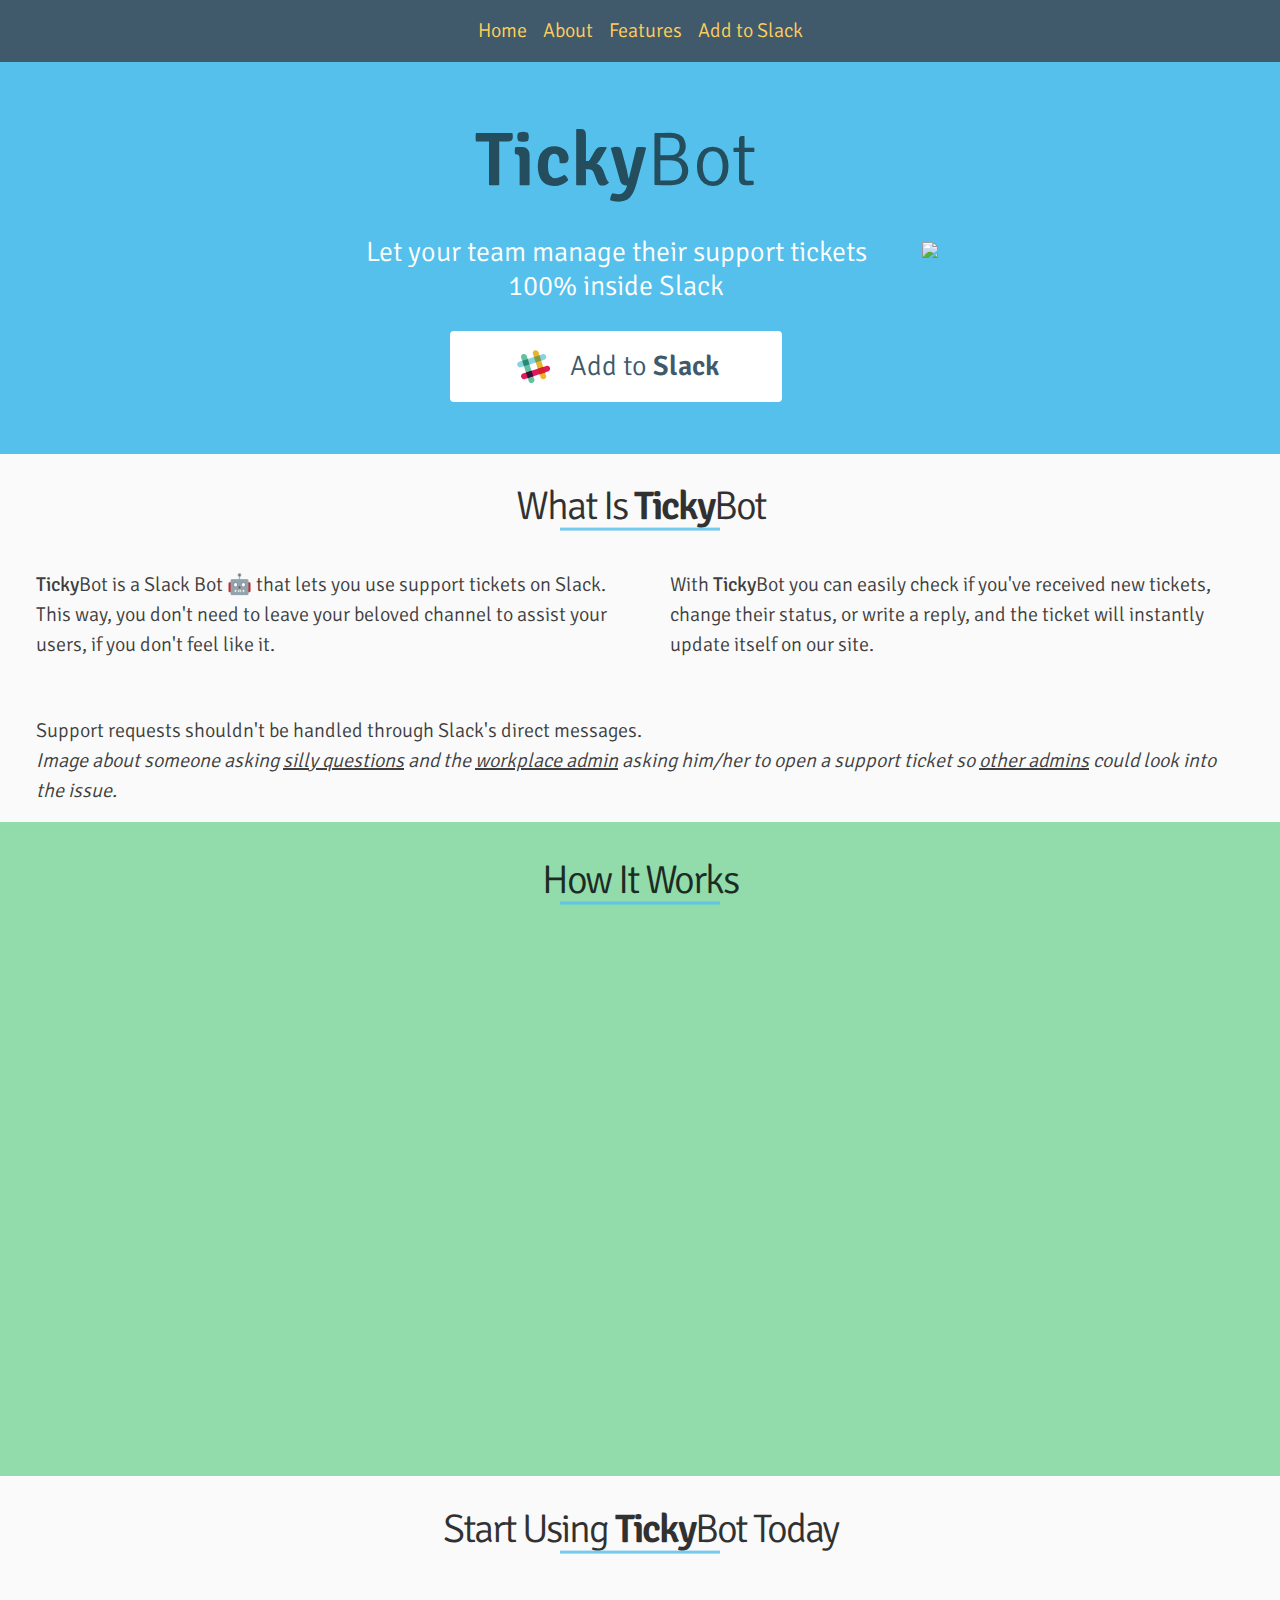
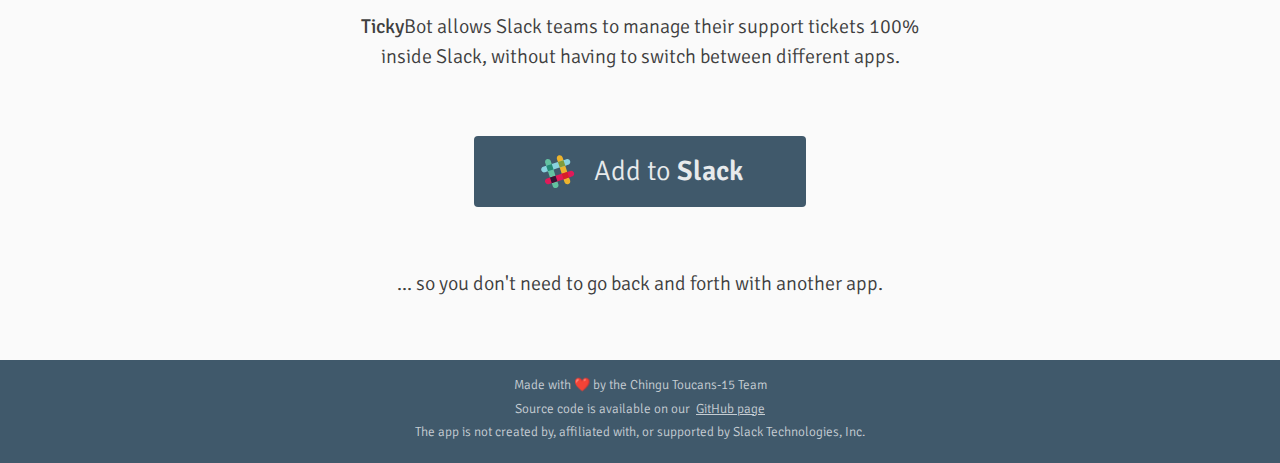
==== index.html @ 9e505924 "How it Works animations added! Favicon! Accidentally already loaded the favicon images into the repo" ====
<!DOCTYPE html>
<html>
<head>
	<meta charset="utf-8">
  <meta name="viewport" content="width=device-width, initial-scale=1">
	<title>TickyBot - Your Support Ticket Slack Bot</title>
	<link rel="stylesheet" type="text/css" href="styles.css">
	<link href="https://fonts.googleapis.com/css?family=Signika:300,400,600,700&amp;subset=latin-ext" rel="stylesheet">
	<link rel="apple-touch-icon" sizes="180x180" href="favicons/apple-touch-icon.png">
	<link rel="icon" type="image/png" sizes="32x32" href="favicons/favicon-32x32.png">
	<link rel="icon" type="image/png" sizes="16x16" href="favicons/favicon-16x16.png">
	<link rel="manifest" href="favicons/manifest.json">
	<link rel="mask-icon" href="favicons/safari-pinned-tab.svg" color="#ffd05a">
	<meta name="theme-color" content="#ffffff">
</head>
<body>

<div class="container">

<header>
	<nav>
		<div class="nav-header">
			<a data-scroll href="#home">Home</a>
			<a data-scroll href="#about">About</a>
			<a data-scroll href="#features">Features</a>
			<a href="#" id="small-screen-nav-wrap">Add to Slack</a>
		</div>
	</nav>
</header>


<div class="home" id="home">
	<div id="hero-div">
		<div id="hero-description">
			<h1 id="hero-description-tickybot" class="animate fadeInDown one"><span class="ticky">Ticky</span>Bot</h1>
			<p id="hero-description-content" class="animate fadeInDown two">Let your team manage their support tickets 100% inside Slack</p>

			<a href="#" class="btn1 white-btn animate fadeInDown three">
				<img src= "[data-uri]" class="start-using-img" width="40" height="39">
					<span class="ab ab-white">
						Add to
						<strong class="strong">
						Slack
					</strong>
						</span>

					 </a>

		</div>


		<div id="img-div">
			<img id="robot-img" src="img/robot-ph.png" class="animate fadeInDownImages four">
		</div>
	</div>
</div>



<!-- end of first-section-->



<div class="what-is-container" id="about">
	<h1 class="what-is-title section-title animate fadeInDown five">What Is <span class="ticky">Ticky</span>Bot</h1>

<div class="flex-1">
	<p class="what-is-p1"><strong>Ticky</strong>Bot is a Slack Bot 🤖 that lets you use support tickets on Slack. This way, you don't need to leave your beloved channel to assist your users, if you don't feel like it.</p>
</div>

<div class="flex-1">
	<p class="what-is-p2">With <strong>Ticky</strong>Bot you can easily check if you've received new tickets, change their status, or write a reply, and the ticket will instantly update itself on our site.</p>
</div>


	<p class="what-is-p3">Support requests shouldn't be handled through Slack's direct messages.<br>
	<i>Image about someone asking <a href="img/silly-questions.jpg" target="_blank">silly questions</a> and the <a href="img/workplace-admin.jpg" target="_blank">workplace admin</a> asking him/her to open a support ticket so <a href="img/other-admins.jpg" target="_blank">other admins</a> could look into the issue.</i></p>


</div><!-- end of first-section-->





<div id="features" class="how-it-works-container">
	<h1 class="how-it-works-title section-title">How It Works</h1>


	<div class=how-it-works-body-container>
			<div class="how-it-works-body hidden one">
				<img class="how-image" src="img/document.svg" alt="img">
				<div class="how-it-works-text-container">
					<p class="how-it-works-text">You can add <span class="ticky">Ticky</span>Bot to your Slack workplace by scrolling down or  <a data-scroll href="#start-using">clicking here</a></p>
				</div>
			</div>
			<div class="how-it-works-body hidden twoHiW">
				<img class="how-image" src="img/chatbubblesvg.svg" alt="img">
				<div class="how-it-works-text-container">
					<p class="how-it-works-text">Your users can open a ticket by typing <span class="codeblock">/ticket</span> and their message into the chat field</p>
				</div>
			</div>
			<div class="how-it-works-body third-body hidden two">
				<img class="how-image" src="img/checklist.svg" alt="img">
				<div class="how-it-works-text-container">
					<p class="how-it-works-text">Once you or another admin solved their problems you can type <span class="codeblock">/ticket close #id</span> to close the ticket</p>
				</div>
			</div>
	</div>

</div>

<!-- end of how-it-works-section-->






<div class="start-using-container" id="start-using">
	<h1 class="start-using-title section-title">Start Using <span class="ticky">Ticky</span>Bot Today</h1>

	<div class="flex1">
	<p class="start-using-p1"><strong>Ticky</strong>Bot allows Slack teams to manage their support tickets 100% inside Slack, without having to switch between different apps.</p>
	</div>

	<div class="flex1">
	<a href="#" class="btn1">
    <img src= "[data-uri]" class="start-using-img" width="40" height="39">
      <span class="ab">
        Add to
       	<strong class="strong">
        Slack
    	</strong>
        </span>

       </a>
	</div>

	<div class="flex1">
		<p class="start-using-p2">... so you don't need to go back and forth with another app.</p>
	</div>
</div><!-- end of start-using-section-->

<div>
<footer>
	<p class="footer-p1">Made with ❤️ by the Chingu Toucans-15 Team</p>
	<p class="footer-p2">Source code is available on our &nbsp;<a href="https://github.com/chingu-voyage3/toucans-15" target="_blank">GitHub page</a></p>

	<p class="footer-p3">The app is not created by, affiliated with, or supported by Slack Technologies, Inc.
	</p>
</footer>
</div><!-- end of footer-section-->

<!-- back to top button -->

	<?xml version="1.0" encoding="utf-8"?>
	<!-- Generator: Adobe Illustrator 22.0.1, SVG Export Plug-In . SVG Version: 6.00 Build 0)  -->
	<svg version="1.1" id="Layer_1" xmlns="http://www.w3.org/2000/svg" xmlns:xlink="http://www.w3.org/1999/xlink" x="0px" y="0px"
		 viewBox="0 0 50 50" style="enable-background:new 0 0 50 50;" xml:space="preserve" class="back-to-top-btn" onclick="topFunction()">
	<style type="text/css">
		.st0{fill:#40596B;}
		.st1{fill:none;stroke:#40596B;stroke-miterlimit:10;}
		.st2{fill:none;}
		.st3{font-family:'Signika';}
		.st4{font-size:22.5px;}
	</style>
	<g>
		<path class="st0" d="M17.9,20.1v7.1c0,1.8,1.4,3.2,3.2,3.2h7.9c1.8,0,3.2-1.4,3.2-3.2v-7.1H17.9z"/>
		<g>
			<path class="st0" d="M34.7,20.1c1.1,0,1.5-0.7,0.9-1.7L26.1,4.5c-0.6-0.9-1.6-0.9-2.2,0l-9.4,13.9c-0.6,0.9-0.2,1.7,0.9,1.7h0.6
				c1.1,0,2.9,0,4,0h10.3c1.1,0,2.9,0,4,0H34.7z"/>
			<path class="st1" d="M34.7,20.1c1.1,0,1.5-0.7,0.9-1.7L26.1,4.5c-0.6-0.9-1.6-0.9-2.2,0l-9.4,13.9c-0.6,0.9-0.2,1.7,0.9,1.7h0.6
				c1.1,0,2.9,0,4,0h10.3c1.1,0,2.9,0,4,0H34.7z"/>
		</g>
	</g>
	<rect x="5.3" y="32.5" class="st2" width="39.4" height="17.5"/>
	<text transform="matrix(1 0 0 1 7.1753 50.5)" class="st0 st3 st4">TOP</text>
</svg>


</div><!--end of container-->

<script src="https://code.jquery.com/jquery-3.2.1.min.js" integrity="sha256-hwg4gsxgFZhOsEEamdOYGBf13FyQuiTwlAQgxVSNgt4=" crossorigin="anonymous"></script>
<script type="text/javascript" src="smooth-scroll.polyfills.min.js"></script>
<script type="text/javascript">
	var scroll = new SmoothScroll('a[data-scroll]');
</script>
<script type="text/javascript" src="script.js"></script>

</body>
</html>
---- styles.css ----
/*//////////////////////////////////////Global Styles///////////////////////////////////////*/

body, html {
    width: 100%;
    /*height: 100%;*/  /*TURN IT OFF SO THAT I CAN DETECT SCROLL AMOUNT -- DOESN'T SEEM TO IMPACT ANYTHING ELSE?*/
    margin: 0px;
    padding: 0px;
    overflow-x: hidden;
}

.section-title {
  text-align: center;
  opacity: 0.80;
}

.section-title:after {
  content: "";
  display: block;
  height: 3px;
  position: relative;
  width: 160px;
  background-color: #55c0ec;
  margin: 5px auto;
  bottom: 0px;
  -webkit-transform: translateY(-280%);
          transform: translateY(-280%);

}


a { color: inherit; }

p{
  color:#3f3f3f;

}



/*//////////////////////////////////////Global Styles///////////////////////////////////////*/




/*//////////////////////////////////////Header///////////////////////////////////////////////*/

.nav-header {
  background-color: #40596b;
  width: 100%;
  padding: 1.15rem 0;
  text-align: center;
}

.nav-header a:link,
.nav-header a:visited {
  text-decoration: none;
  color: #ffd05a;
  font-family: 'Signika', sans-serif;
  font-size: 1.25rem;
  font-weight: 300;
  display: inline-block;
  -webkit-transition: color .3s;
  transition: color .3s;
  margin-right: 0.75rem;
}

.nav-header a:hover,
.nav-header a:active {
  color: #fff;
}

.nav-header a:last-child {
  margin-right: 0;
}

/*//////////////////////////////////////Hero///////////////////////////////////////*/
.home{
  /*height: 495px;*/
  background-color: #55c0ec;
  display: -webkit-box;
  display: -ms-flexbox;
  display: flex;
  -webkit-box-pack: center;
      -ms-flex-pack: center;
          justify-content: center;
  -webkit-box-align: center;
      -ms-flex-align: center;
          align-items: center;
}

#hero-div{
  /*height: 432px;*/
  -ms-flex-preferred-size: 1200px;
      flex-basis: 1200px;
  display: -webkit-box;
  display: -ms-flexbox;
  display: flex;
  -webkit-box-pack: center;
      -ms-flex-pack: center;
          justify-content: center;
  -webkit-box-align: center;
      -ms-flex-align: center;
          align-items: center;
  padding: 2.25rem 0;
}

#hero-description{
  display: -webkit-box;
  display: -ms-flexbox;
  display: flex;
  /*height: 280px;*/
  -ms-flex-preferred-size: 548px;
      flex-basis: 548px;
  display: flex;
  -webkit-box-orient: vertical;
  -webkit-box-direction: normal;
      -ms-flex-direction: column;
          flex-direction: column;
  margin: 1rem;
  font-family: "Signika", sans-serif;
  -webkit-box-pack: center;
      -ms-flex-pack: center;
          justify-content: center;
  -webkit-box-align: center;
      -ms-flex-align: center;
          align-items: center;
}

#hero-description-tickybot{
  font-size: 4.75rem;
  font-weight: 300;
  margin: 0px;
  color: #244D5E;

}

#hero-description-content{
  color: white;
  font-size: 1.75rem;
  font-weight: 300;
  text-align: center;
}

/*#hero-description-slack{
  background-color: blue;
}*/

#img-div{
  display: -webkit-box;
  display: -ms-flexbox;
  display: flex;
  /*height: 400px;*/
  -ms-flex-preferred-size: auto;
      flex-basis: auto;
  margin: 1rem 1rem 2rem;
  -webkit-box-pack: center;
      -ms-flex-pack: center;
          justify-content: center;
}
/*//////////////////////////////////////End of Hero///////////////////////////////////////*/


/*//////////////////////////////////////What is TickyBot///////////////////////////////////////*/
.what-is-container{
	display: grid;
	font-family: "Signika", sans-serif;
	padding: 0 1rem;
	background-color: #fafafa;
  width: auto;
  font-size: 1.25rem;
	margin: 0 auto;
	grid-column-gap:20px;

	grid-auto-columns: 1fr 1fr;
	grid-auto-rows: auto;
	grid-template-areas:"title title"
						 "p1 p2"
						 "three three"
}

.what-is-title{
	font-weight: 300;
	letter-spacing: -.125rem;
	line-height: 1.25;
	grid-area: title;
}

.test{

}
.ticky{
	font-weight: 600;

}

.what-is-p1{
	grid-area:p1;
	font-weight: 300;
	line-height: 1.5em;
	margin-left: 1em;
	margin-bottom: 1rem;
  margin-right: 1em;
	margin-top: 0;
}
.what-is-p2{

	grid-area:p2;
	font-weight: 300;
	line-height: 1.5em;
	margin-bottom: 1rem;
  margin-left: 1em;
  margin-right: 1em;
	margin-top: 0;

}
.what-is-p3{
	grid-area: three;
	font-weight: 300;
	margin-bottom: 1rem;
	margin-left: 1em;
	margin-top: 2em;
	margin-right: 1em;
	line-height: 1.5em;

}

/*//////////////////////////////////////What is TickyBot///////////////////////////////////////*/
/*//////////////////////////////////////How It Works (beginning)///////////////////////////////////////*/

.how-it-works-container{
  background-color: #92DCAB;
  font-family: "Signika";
  font-size: 1.25rem;
  padding-top: 6px;
  padding-bottom: 1rem;
  /*display: grid;
  grid-auto-columns: auto;
  grid-auto-rows: auto;
  grid-template-areas: "title"
                       "body";*/
}

.how-it-works-title{
  /*grid-area: title;*/
  font-weight: 300;
  letter-spacing: -.125rem;
  line-height: 1.25;
}

.how-it-works-body-container{
  /*grid-area: body;*/
  display: -webkit-box;
  display: -ms-flexbox;
  display: flex;
  -webkit-box-pack: center;
      -ms-flex-pack: center;
          justify-content: center;
  -ms-flex-wrap: wrap;
      flex-wrap: wrap;
}

.how-it-works-body{
  display: -webkit-box;
  display: -ms-flexbox;
  display: flex;
  -webkit-box-orient: vertical;
  -webkit-box-direction: normal;
      -ms-flex-direction: column;
          flex-direction: column;
  background-color: #41596A;
  -ms-flex-preferred-size: 350px;
      flex-basis: 350px;
  height: 490px;
  margin: 15px;
  -webkit-box-pack: justify;
      -ms-flex-pack: justify;
          justify-content: space-between;
  -webkit-box-align: center;
      -ms-flex-align: center;
          align-items: center;
  border-radius: 5px 5px 0px 0px;
}

.how-image {
  width: 224px;
  height: 230px;
  margin: 40px;
  padding-top: 24px;
}

.how-it-works-text-container {
  background-color: white;
  width: 100%;
  margin: 0;
  padding: 0;
  /*height: 95px;*/
}

.how-it-works-text {
  font-weight: 300;
  line-height: 1.5em;
  text-align: center;
  padding-left: 1rem;
  padding-right: 1rem;
}

.codeblock {
  color: #DA1B40;
  background-color: #eee;
  font-family: "Courier New";
  font-size: 12pt;
  font-weight: 500;
}
/*//////////////////////////////////////How It Works (end)///////////////////////////////////////*/
/*//////////////////////////////////////Start Using TickyBot///////////////////////////////////////*/

.start-using-container{
  /*display: grid;*/
	font-family: "Signika", sans-serif;
	padding: 0 1rem;
  background-color: #fafafa;
  width: auto;
  font-size: 1.25rem;
	margin: 0 auto;
  border-top: white solid 1px;

}

.start-using-title{
	font-weight: 300;
	letter-spacing: -.125rem;
  margin-bottom: 50px;


}


.flex1{
	display: -webkit-box;
	display: -ms-flexbox;
	display: flex;
	-webkit-box-pack: center;
	    -ms-flex-pack: center;
	        justify-content: center;
}
.flex2{
	display: -webkit-box;
	display: -ms-flexbox;
	display: flex;
	-webkit-box-pack: center;
	    -ms-flex-pack: center;
	        justify-content: center;
}
.flex3{
	display: -webkit-box;
	display: -ms-flexbox;
	display: flex;
	-webkit-box-pack: center;
	    -ms-flex-pack: center;
	        justify-content: center;
}
.start-using-p1{
	/*display: flex;*/
	font-weight: 300;
	line-height: 1.5em;
	-webkit-box-pack: center;
	    -ms-flex-pack: center;
	        justify-content: center;
	text-align: center;
  max-width: 600px;
  -ms-flex-wrap: wrap;
      flex-wrap: wrap;
  margin-bottom: 1rem;
  margin-top: 0;
  /*margin: 190px;*/
  margin-bottom: 4rem;
  margin-top: 0;


}



/*Slack Button*/
.start-using-img{
    margin: 0 1rem 0 0;
    padding: 0;
    -webkit-transition: -webkit-transform .3s ease-in-out;
    transition: -webkit-transform .3s ease-in-out;
    transition: transform .3s ease-in-out;
    transition: transform .3s ease-in-out, -webkit-transform .3s ease-in-out;
    width: 2.5rem;
    background-color: rgba(white, .9);
    -webkit-transform: scale(.98);
            transform: scale(.98);

}


.btn1:hover img {
    -webkit-transform: scale(1.5) rotate(18deg);
            transform: scale(1.5) rotate(18deg);
}

.btn1{
  display: -webkit-box;
  display: -ms-flexbox;
  display: flex;
  background-color: #40596b;
  cursor: pointer;
  text-align: center;
  border: 0;
  border-radius: 4px;
  line-height: 1;
  -ms-flex-pack: center;
      justify-content: center;
  padding: 1rem;
  text-decoration: none;
  width: 100%;
  font-size: 1.75rem;
  max-width: 300px;
  -webkit-box-pack: center;
  -moz-box-pack: center;
  -ms-flex-align: center;
      align-items: center;
  -webkit-box-align: center;
  transition: background-color .3s ease-in-out,transform .3s ease-in-out,-webkit-transform .3s ease-in-out;
  width: 100%;

}

.white-btn {
  background-color: #fff;
}

.btn1:hover{
  background-color: rgba(0,0,0,.7);
  -webkit-transform: scale(.98);
          transform: scale(.98);
  color: hsla(0,0%,100%,.9);
}

.white-btn:hover {
  background-color: hsla(0, 0%, 100%, 0.9);
}


/*.ab-white .ac-white{
  color: #40596b;
  font-family: Signika,-apple-system,BlinkMacSystemFont,Segoe UI,Roboto,Helvetica,Arial,sans-serif;
  font-weight: 600;
}*/

/*.ac {
  font-weight:600;
}*/

.ab{
  font-weight: 300;
  color:#e7eaec;
  font-family: Signika,-apple-system,BlinkMacSystemFont,Segoe UI,Roboto,Helvetica,Arial,sans-serif;
}

.ab-white{
  /*font-weight: 300;*/
  color: #40596b;
}

.strong{
  font-weight:600;
}

/*Slack Button*/


.start-using-p2{
	display: -webkit-box;
	display: -ms-flexbox;
	display: flex;
	margin-top: 4rem;
	margin-bottom: 4rem;
	font-weight: 300;
  max-width: 600px;

}

/*//////////////////////////////////////Start Using TickyBot///////////////////////////////////////*/

/*//////////////////////////////////////Footer///////////////////////////////////////*/

footer{
  display:-webkit-box;
  display:-ms-flexbox;
  display:flex;
  -webkit-box-orient: vertical;
  -webkit-box-direction: normal;
      -ms-flex-direction: column;
          flex-direction: column;
  background-color: #40596b;
  padding-bottom: 1rem;
  padding-top: 1rem;


}

footer p{
  display: -webkit-box;
  display: -ms-flexbox;
  display: flex;
  margin-top: 0;
  margin-bottom: 1.25rem;
  color: hsla(0,0%,100%,.75);
  margin: 0 auto;
  font-family: 'Signika', sans-serif;
  font-size: 1.25rem;
  max-width: 1200px;
  width: 100%;

/*  box-sizing: inherit;*/
}

.footer-p1{

  font-size: 1rem;
  -webkit-box-pack: center;
      -ms-flex-pack: center;
          justify-content: center;
  color: #c6cdd3;
  margin-bottom: .25rem;
  font-size: .825rem;
  line-height: 1.5;
  font-weight: 300;
  -moz-osx-font-smoothing: grayscale;
  text-align: center;


}



.footer-p2{
   display: -webkit-box;
   display: -ms-flexbox;
   display: flex;
  -webkit-box-pack: center;
      -ms-flex-pack: center;
          justify-content: center;
  color: #c6cdd3;
  margin-bottom: .25rem;
  font-size: .825rem;
  line-height: 1.5;
  font-weight: 300;
  -moz-osx-font-smoothing: grayscale;
  text-align: center;
}


.footer-p3{
  display: -webkit-box;
  display: -ms-flexbox;
  display: flex;
  -webkit-box-pack: center;
      -ms-flex-pack: center;
          justify-content: center;
  font-size: .825rem;
  margin-bottom: .25rem;
  color: #c6cdd3;
  line-height: 1.5;
  font-weight: 300;
  -moz-osx-font-smoothing: grayscale;
  text-align: center;
}

/*//////////////////////////////////////Footer///////////////////////////////////////*/




/*//////////////////////////////////////Back to Top Button///////////////////////////////////////*/

/*Using visibility + opacity in transition keeps the animation smooth and keeps the button from
being operable when it's not visible*/

.back-to-top-btn {
  width: 45px;
  height: 45px;
  font-family: 'Signika', sans-serif;
  background-color: #ffd05a;
  border-radius: 4px;
  position: fixed;
  bottom: 1rem;
  right: 1rem;
  -webkit-box-shadow: 1px 1px 2px rgba(0, 0, 0, 0.25);
          box-shadow: 1px 1px 2px rgba(0, 0, 0, 0.25);
  padding: 5px;
  -webkit-box-sizing: border-box;
          box-sizing: border-box;
  z-index: 99;
  opacity: 0;
  visibility: hidden;
  -webkit-transition: background-color .3s, visibility 1.5s, opacity 1.5s;
  transition: background-color .3s, visibility 1.5s, opacity 1.5s;
}

.back-to-top-btn:hover {
  background-color: #ffc638;
  cursor: pointer;
}

.back-to-top-btn-show {
  opacity: 1;
  visibility: visible;
}


/*//////////////////////Animations on Page Load & How it Works Animations/////////////////////////////////////////////*/

/*Trigger for animation*/
.animate {
  -webkit-animation-duration: 1.25s;
          animation-duration: 1.25s;
  -webkit-animation-fill-mode: both;
          animation-fill-mode: both;
}

.animateHiW {
  -webkit-animation-duration: 0.6s;
          animation-duration: 0.6s;
  -webkit-animation-fill-mode: both;
          animation-fill-mode: both;
}

/*Fade in down animation*/
.fadeInDown {
  -webkit-animation-name: fadeInDown;
          animation-name: fadeInDown;
}

.fadeInDownImages {
  -webkit-animation-name: fadeInDownImages;
          animation-name: fadeInDownImages;
}

@-webkit-keyframes fadeInDown {
  from {
    opacity: 0;
    -webkit-transform: translate3d(0, -15%, 0);
            transform: translate3d(0, -15%, 0);
  }
  to {
    opacity: 1;
    -webkit-transform: none;
            transform: none;
  }
}

@keyframes fadeInDown {
  from {
    opacity: 0;
    -webkit-transform: translate3d(0, -15%, 0);
            transform: translate3d(0, -15%, 0);
  }
  to {
    opacity: 1;
    -webkit-transform: none;
            transform: none;
  }
}

@-webkit-keyframes fadeInDownImages {
  from {
    opacity: 0;
    -webkit-transform: translate3d(0, -5%, 0);
            transform: translate3d(0, -5%, 0);
  }
  to {
    opacity: 1;
    -webkit-transform: none;
            transform: none;
  }
}

@keyframes fadeInDownImages {
  from {
    opacity: 0;
    -webkit-transform: translate3d(0, -5%, 0);
            transform: translate3d(0, -5%, 0);
  }
  to {
    opacity: 1;
    -webkit-transform: none;
            transform: none;
  }
}

/*Specify delay so that elements appear one after the other*/

.one {
  -webkit-animation-delay: 0.2s;
          animation-delay: 0.2s;
}

.two {
  -webkit-animation-delay: 0.6s;
          animation-delay: 0.6s;
}

.three {
  -webkit-animation-delay: 1s;
          animation-delay: 1s;
}

.four {
  -webkit-animation-delay: 1.4s;
          animation-delay: 1.4s;
}

.five {
  -webkit-animation-delay: 1.8s;
          animation-delay: 1.8s;
}

.twoHiW {
  -webkit-animation-delay: 0.4s;
          animation-delay: 0.4s;
}

/*Hide How it Works Cards until scrolled*/

.hidden {
  opacity: 0;
}

/*//////////////////////////////////////Media Queries///////////////////////////////////////*/




/* for desktop */
@media only screen and (max-width: 1156px){
  .how-it-works-body-container {
    margin-left: 1rem;
    margin-right: 1rem;
  }
  .how-it-works-body {
    -webkit-box-flex: 1;
        -ms-flex: 1 0 calc(33.33333% - 2rem);
            flex: 1 0 calc(33.33333% - 2rem);
    margin-left: 1rem;
    margin-right: 1rem;
    margin-bottom: 3rem;
  }
}

/* for tablet-portrait */
@media only screen and (max-width: 840px){

.home{
  /*height: 1000px;*/
  background-color: #55c0ec;
  display: -webkit-box;
  display: -ms-flexbox;
  display: flex;
  -webkit-box-pack: center;
      -ms-flex-pack: center;
          justify-content: center;
  -webkit-box-align: center;
      -ms-flex-align: center;
          align-items: center;
}

#hero-div{
  /*height: 950px;*/
 /* flex-basis: 1200px;*/
  display: -webkit-box;
  display: -ms-flexbox;
  display: flex;
  -webkit-box-pack: center;
      -ms-flex-pack: center;
          justify-content: center;
  -webkit-box-align: center;
      -ms-flex-align: center;
          align-items: center;
}

#hero-description{
  display: -webkit-box;
  display: -ms-flexbox;
  display: flex;
  /*height: 280px;*/
  -ms-flex-preferred-size: 548px;
      flex-basis: 548px;
  display: flex;
  -webkit-box-orient: vertical;
  -webkit-box-direction: normal;
      -ms-flex-direction: column;
          flex-direction: column;
  margin: 1rem;
  font-family: "Signika", sans-serif;
  -webkit-box-pack: center;
      -ms-flex-pack: center;
          justify-content: center;
 /* flex-wrap: wrap;*/
  -webkit-box-align: center;
      -ms-flex-align: center;
          align-items: center;
}

#img-div{
  display: -webkit-box;
  display: -ms-flexbox;
  display: flex;
  /*height: 400px;*/
  -ms-flex-preferred-size: auto;
      flex-basis: auto;
  margin: 1rem 1rem 2rem;
  /*margin-bottom: 5em;*/
  -webkit-box-pack: center;
      -ms-flex-pack: center;
          justify-content: center;
}


/*-------------*/

#hero-div{
  display: grid;
  grid-template-columns: 1fr;
  grid-template-rows: auto;
  grid-template-areas: "one"
                        "two"
                        /*"three"*/
                        /*"four"*/
}



/*#hero-description-tickybot{
  grid-area:one;
}*/

#hero-description-content{
  grid-area:one;
}

/*#hero-description-slack{
 grid-area:three;
}*/

#img-div{
  grid-area:two;
}




  .what-is-container{
  grid-template-columns: 1fr;
  grid-template-rows: auto;
  grid-template-areas: "title"
                          "p1"
                          "p2"
                          "three"
  }

    .what-is-p1{
         margin-bottom: 60px;
    }

     .what-is-p2{

    }

     .what-is-p3{
      margin-bottom:56px;
    }

    .start-using-p1{
        margin-left:20px;
        text-align: center;
        margin-right:20px;
    }
    .start-using-p2{
        margin-left:20px;
        text-align: center;
        margin-right:20px;
    }

/* for phone ---- changed to 450px */
@media only screen and (max-width: 450px){

    .nav-header a:link,
    .nav-header a:visited {
      margin-right: 0.6rem;
    }

    .section-title {
      margin-left: 2rem;
      margin-right: 2rem;
    }

    /*.home{
      height: 940px;
    }*/

    /*#hero-div{
      height: 780px;
    }*/

    /*#hero-description {
      margin-top: 0;
    }*/

    /*#hero-description-content {
      font-size: 1.65rem;
      margin: 1.75rem;
    }*/

    .btn1 {
      padding-left: 0.25rem;
      padding-right: 0.25rem;
    }

    /*#img-div{
      margin: 0;
      margin-bottom: 0;
    }*/

    #robot-img {
      width: 95%;
      height: 95%;
    }

    .how-it-works-body:first-child {
      margin-top: 0.5rem;
    }

    .start-using-p1 {
      margin-left: 0.55rem;
      margin-right: 0.55rem;
    }

    footer {
      padding-left: 2.5rem;
      padding-right: 2.5rem;
    }
}

@media only screen and (max-width: 350px) {
  .nav-header a:link,
  .nav-header a:visited {
    margin-right: 0.75rem;
  }
  #small-screen-nav-wrap {
    padding-top: 0.75rem;
  }
  .section-title {
    padding-left: 1.25rem;
    padding-right: 1.25rem;
    margin-left: 0;
    margin-right: 0;
  }
  /*.home{
    height: 850px;
  }*/
  /*#hero-description-content {
    margin-top: 1.25rem;
  }*/

  footer {
    padding-left: 1.5rem;
    padding-right: 1.5rem;
  }
}
}
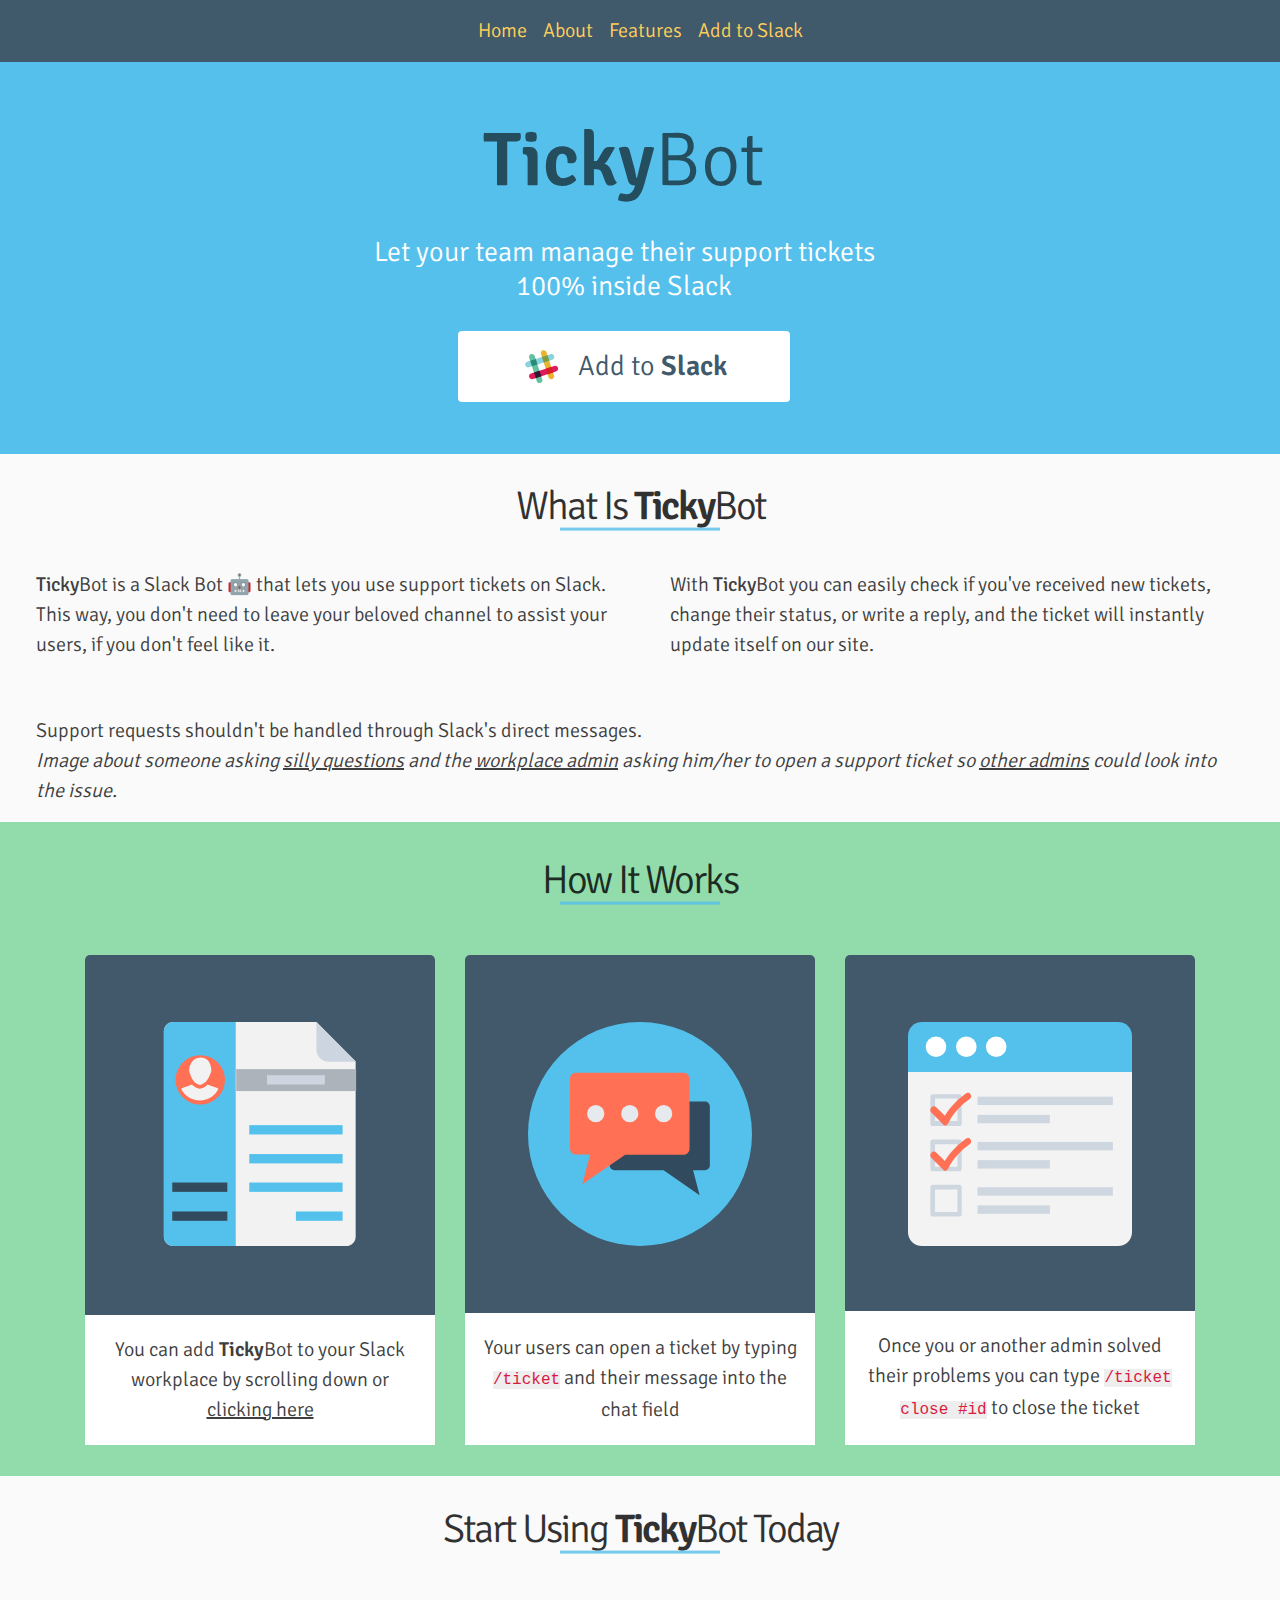
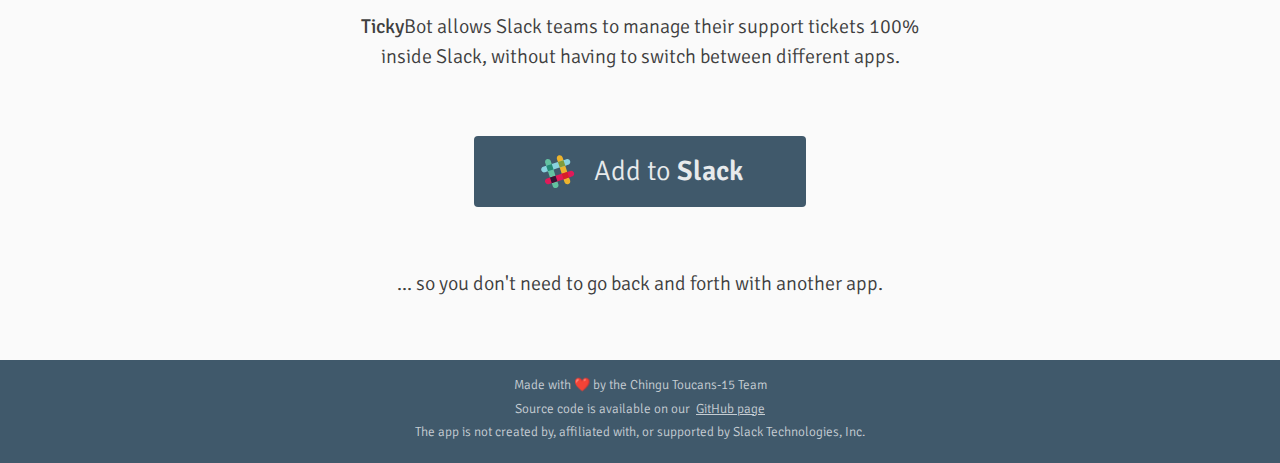
==== commit e96a6341: "add robot to html" ====
--- a/index.html
+++ b/index.html
@@ -6,12 +6,6 @@
 	<title>TickyBot - Your Support Ticket Slack Bot</title>
 	<link rel="stylesheet" type="text/css" href="styles.css">
 	<link href="https://fonts.googleapis.com/css?family=Signika:300,400,600,700&amp;subset=latin-ext" rel="stylesheet">
-	<link rel="apple-touch-icon" sizes="180x180" href="favicons/apple-touch-icon.png">
-	<link rel="icon" type="image/png" sizes="32x32" href="favicons/favicon-32x32.png">
-	<link rel="icon" type="image/png" sizes="16x16" href="favicons/favicon-16x16.png">
-	<link rel="manifest" href="favicons/manifest.json">
-	<link rel="mask-icon" href="favicons/safari-pinned-tab.svg" color="#ffd05a">
-	<meta name="theme-color" content="#ffffff">
 </head>
 <body>
 
@@ -50,7 +44,7 @@
 
 
 		<div id="img-div">
-			<img id="robot-img" src="img/robot-ph.png" class="animate fadeInDownImages four">
+			<img id="robot-img" src="img/misterbot.svg" class="animate fadeInDown four">
 		</div>
 	</div>
 </div>
@@ -88,19 +82,19 @@
 
 
 	<div class=how-it-works-body-container>
-			<div class="how-it-works-body hidden one">
+			<div class="how-it-works-body">
 				<img class="how-image" src="img/document.svg" alt="img">
 				<div class="how-it-works-text-container">
 					<p class="how-it-works-text">You can add <span class="ticky">Ticky</span>Bot to your Slack workplace by scrolling down or  <a data-scroll href="#start-using">clicking here</a></p>
 				</div>
 			</div>
-			<div class="how-it-works-body hidden twoHiW">
+			<div class="how-it-works-body">
 				<img class="how-image" src="img/chatbubblesvg.svg" alt="img">
 				<div class="how-it-works-text-container">
 					<p class="how-it-works-text">Your users can open a ticket by typing <span class="codeblock">/ticket</span> and their message into the chat field</p>
 				</div>
 			</div>
-			<div class="how-it-works-body third-body hidden two">
+			<div class="how-it-works-body third-body">
 				<img class="how-image" src="img/checklist.svg" alt="img">
 				<div class="how-it-works-text-container">
 					<p class="how-it-works-text">Once you or another admin solved their problems you can type <span class="codeblock">/ticket close #id</span> to close the ticket</p>
@@ -181,7 +175,6 @@
 
 </div><!--end of container-->
 
-<script src="https://code.jquery.com/jquery-3.2.1.min.js" integrity="sha256-hwg4gsxgFZhOsEEamdOYGBf13FyQuiTwlAQgxVSNgt4=" crossorigin="anonymous"></script>
 <script type="text/javascript" src="smooth-scroll.polyfills.min.js"></script>
 <script type="text/javascript">
 	var scroll = new SmoothScroll('a[data-scroll]');
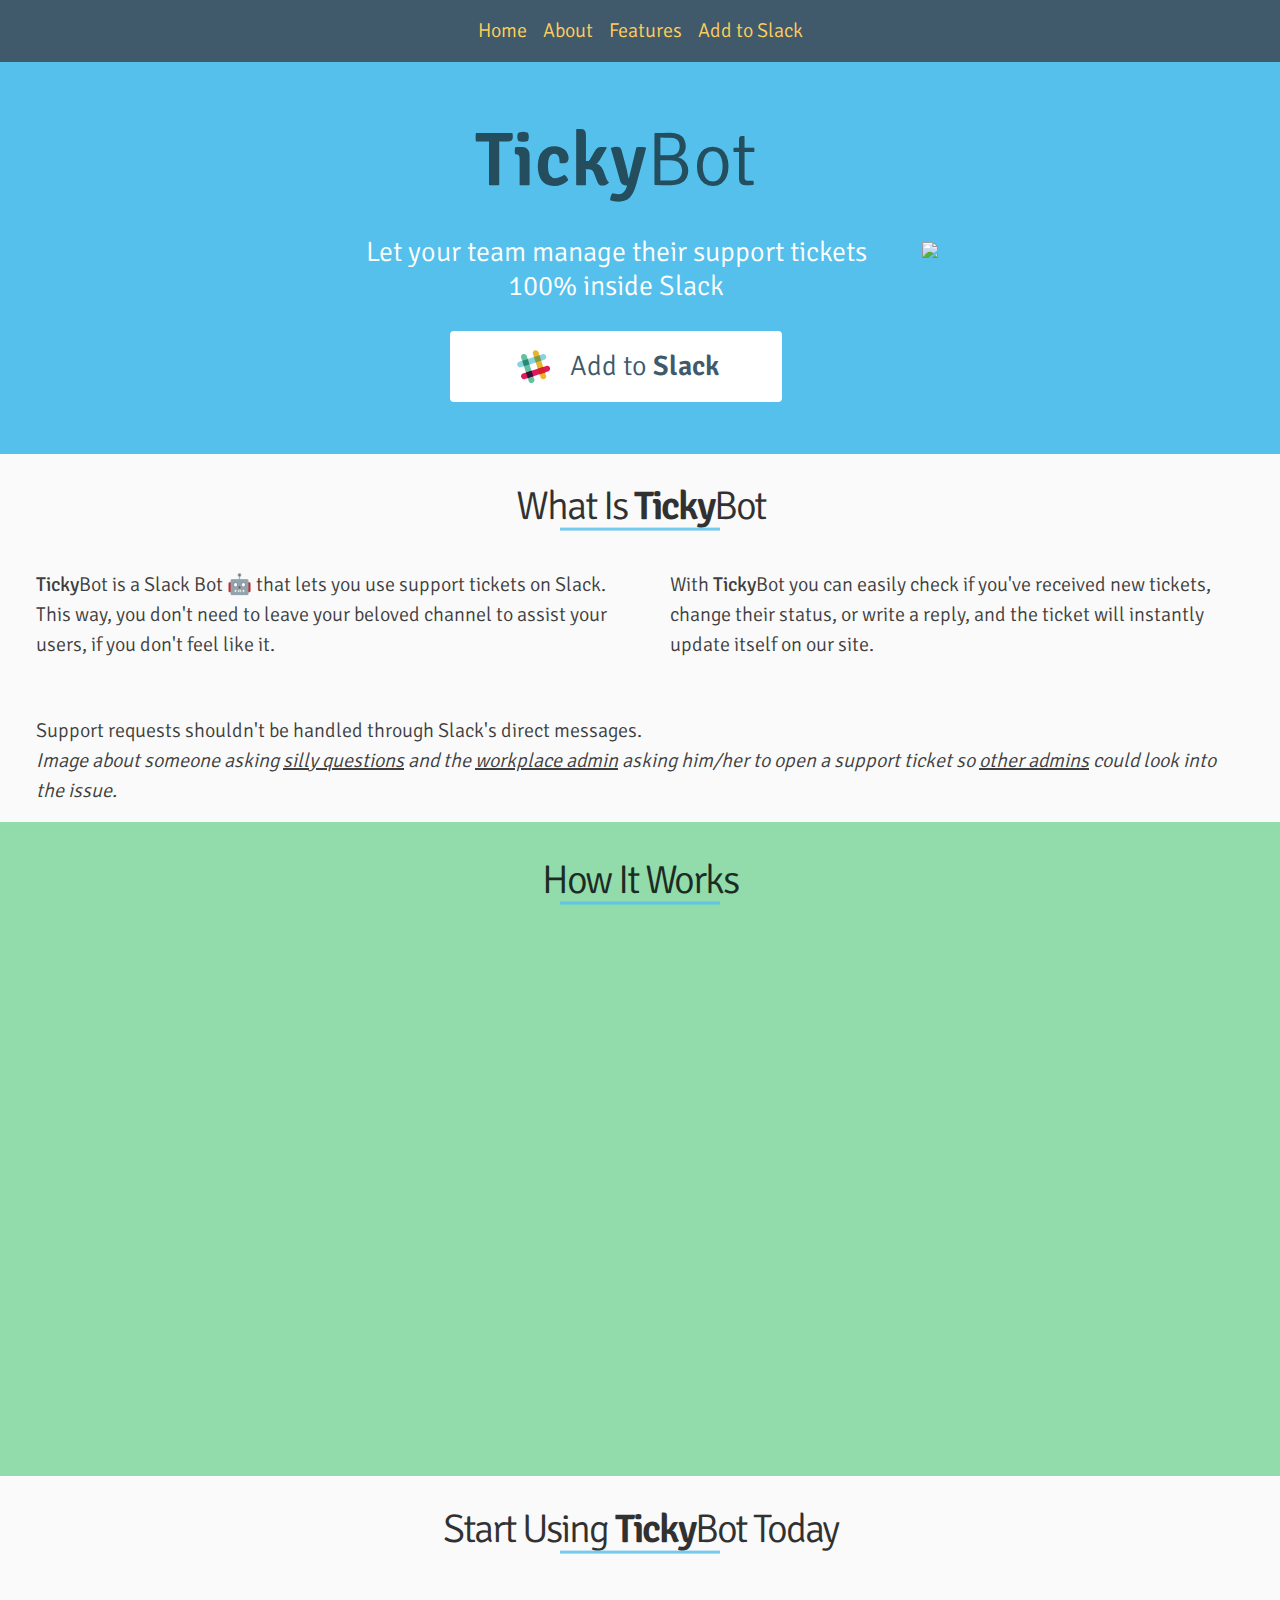
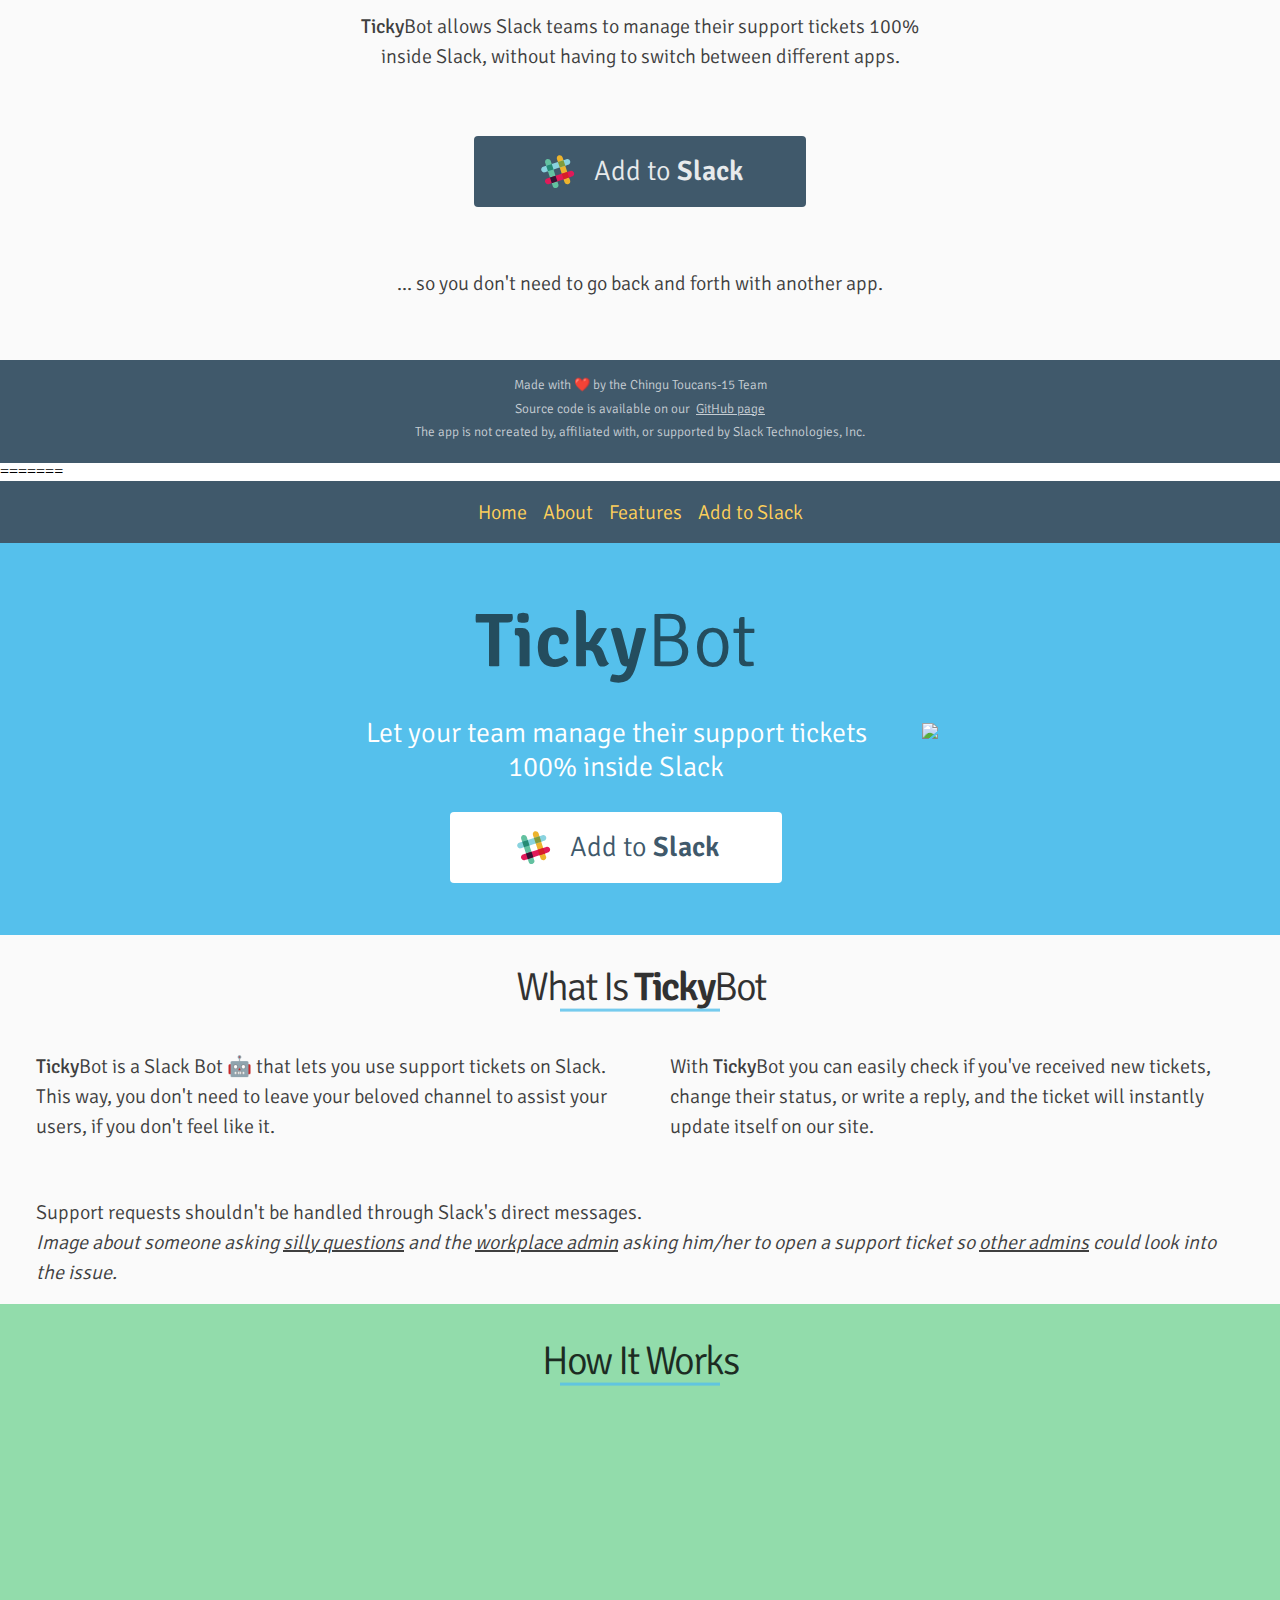
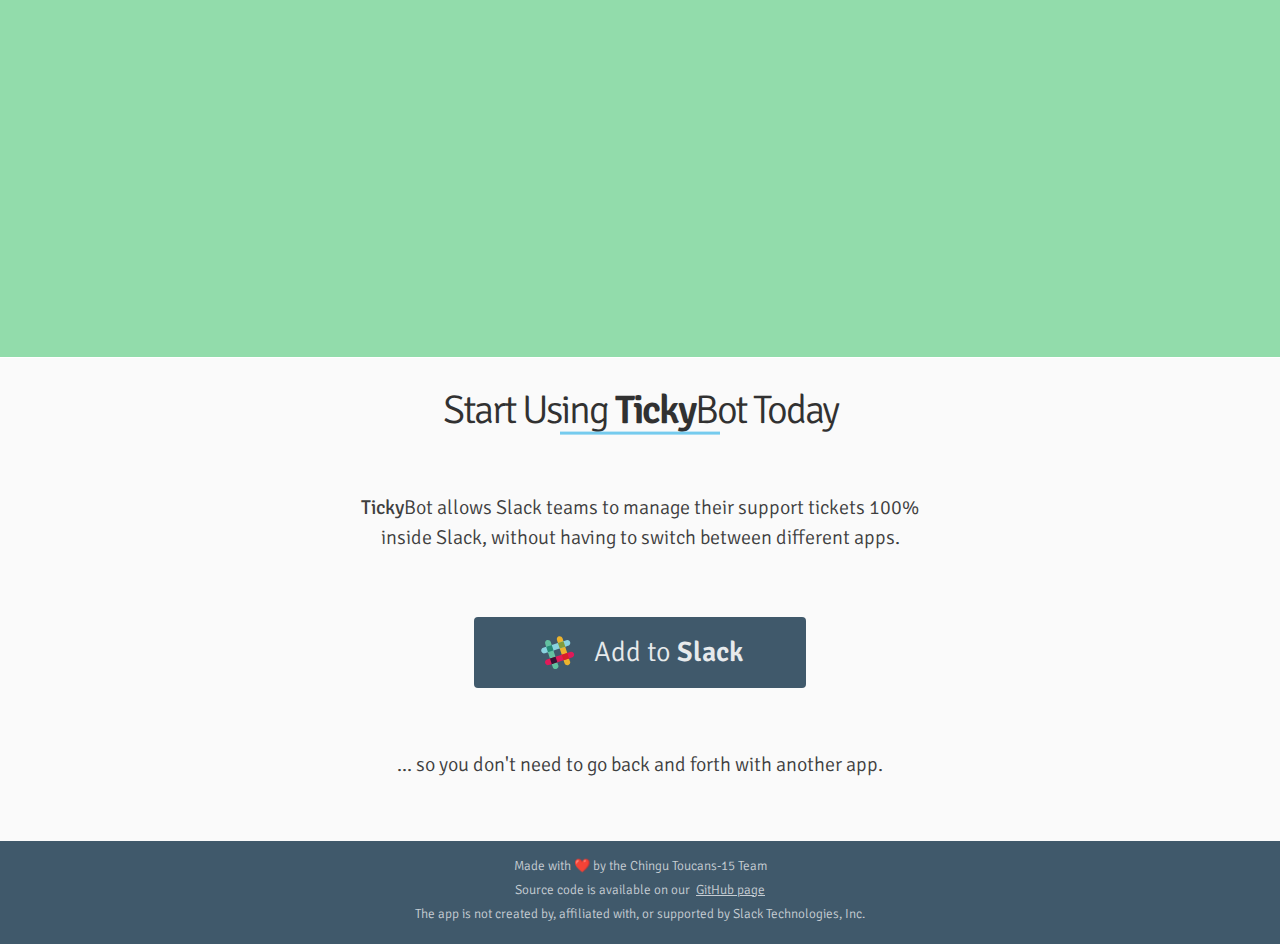
==== commit b3f0ab7a: "Merge branch 'master' into feature/javascript" ====
--- a/index.html
+++ b/index.html
@@ -1,3 +1,4 @@
+<!-- <<<<<<< feature/javascript -->
 <!DOCTYPE html>
 <html>
 <head>
@@ -6,6 +7,12 @@
 	<title>TickyBot - Your Support Ticket Slack Bot</title>
 	<link rel="stylesheet" type="text/css" href="styles.css">
 	<link href="https://fonts.googleapis.com/css?family=Signika:300,400,600,700&amp;subset=latin-ext" rel="stylesheet">
+	<link rel="apple-touch-icon" sizes="180x180" href="favicons/apple-touch-icon.png">
+	<link rel="icon" type="image/png" sizes="32x32" href="favicons/favicon-32x32.png">
+	<link rel="icon" type="image/png" sizes="16x16" href="favicons/favicon-16x16.png">
+	<link rel="manifest" href="favicons/manifest.json">
+	<link rel="mask-icon" href="favicons/safari-pinned-tab.svg" color="#ffd05a">
+	<meta name="theme-color" content="#ffffff">
 </head>
 <body>
 
@@ -44,7 +51,7 @@
 
 
 		<div id="img-div">
-			<img id="robot-img" src="img/misterbot.svg" class="animate fadeInDown four">
+			<img id="robot-img" src="img/robot-ph.png" class="animate fadeInDownImages four">
 		</div>
 	</div>
 </div>
@@ -82,19 +89,19 @@
 
 
 	<div class=how-it-works-body-container>
-			<div class="how-it-works-body">
+			<div class="how-it-works-body hidden one">
 				<img class="how-image" src="img/document.svg" alt="img">
 				<div class="how-it-works-text-container">
 					<p class="how-it-works-text">You can add <span class="ticky">Ticky</span>Bot to your Slack workplace by scrolling down or  <a data-scroll href="#start-using">clicking here</a></p>
 				</div>
 			</div>
-			<div class="how-it-works-body">
+			<div class="how-it-works-body hidden twoHiW">
 				<img class="how-image" src="img/chatbubblesvg.svg" alt="img">
 				<div class="how-it-works-text-container">
 					<p class="how-it-works-text">Your users can open a ticket by typing <span class="codeblock">/ticket</span> and their message into the chat field</p>
 				</div>
 			</div>
-			<div class="how-it-works-body third-body">
+			<div class="how-it-works-body third-body hidden two">
 				<img class="how-image" src="img/checklist.svg" alt="img">
 				<div class="how-it-works-text-container">
 					<p class="how-it-works-text">Once you or another admin solved their problems you can type <span class="codeblock">/ticket close #id</span> to close the ticket</p>
@@ -175,6 +182,7 @@
 
 </div><!--end of container-->
 
+<script src="https://code.jquery.com/jquery-3.2.1.min.js" integrity="sha256-hwg4gsxgFZhOsEEamdOYGBf13FyQuiTwlAQgxVSNgt4=" crossorigin="anonymous"></script>
 <script type="text/javascript" src="smooth-scroll.polyfills.min.js"></script>
 <script type="text/javascript">
 	var scroll = new SmoothScroll('a[data-scroll]');
@@ -183,3 +191,191 @@
 
 </body>
 </html>
+=======
+<!DOCTYPE html>
+<html>
+<head>
+	<meta charset="utf-8">
+  <meta name="viewport" content="width=device-width, initial-scale=1">
+	<title>TickyBot - Your Support Ticket Slack Bot</title>
+	<link rel="stylesheet" type="text/css" href="styles.css">
+	<link href="https://fonts.googleapis.com/css?family=Signika:300,400,600,700&amp;subset=latin-ext" rel="stylesheet">
+</head>
+<body>
+
+<div class="container">
+
+<header>
+	<nav>
+		<div class="nav-header">
+			<a data-scroll href="#home">Home</a>
+			<a data-scroll href="#about">About</a>
+			<a data-scroll href="#features">Features</a>
+			<a href="#" id="small-screen-nav-wrap">Add to Slack</a>
+		</div>
+	</nav>
+</header>
+
+
+<div class="home" id="home">
+	<div id="hero-div">
+		<div id="hero-description">
+			<h1 id="hero-description-tickybot" class="animate fadeInDown one"><span class="ticky">Ticky</span>Bot</h1>
+			<p id="hero-description-content" class="animate fadeInDown two">Let your team manage their support tickets 100% inside Slack</p>
+
+			<a href="#" class="btn1 white-btn animate fadeInDown three">
+				<img src= "[data-uri]" class="start-using-img" width="40" height="39">
+					<span class="ab ab-white">
+						Add to
+						<strong class="strong">
+						Slack
+					</strong>
+						</span>
+
+					 </a>
+
+		</div>
+
+
+		<div id="img-div">
+			<img id="robot-img" src="img/robot-ph.png" class="animate fadeInDownImages four">
+		</div>
+	</div>
+</div>
+
+
+
+<!-- end of first-section-->
+
+
+
+<div class="what-is-container" id="about">
+	<h1 class="what-is-title section-title animate fadeInDown five">What Is <span class="ticky">Ticky</span>Bot</h1>
+
+<div class="flex-1">
+	<p class="what-is-p1"><strong>Ticky</strong>Bot is a Slack Bot 🤖 that lets you use support tickets on Slack. This way, you don't need to leave your beloved channel to assist your users, if you don't feel like it.</p>
+</div>
+
+<div class="flex-1">
+	<p class="what-is-p2">With <strong>Ticky</strong>Bot you can easily check if you've received new tickets, change their status, or write a reply, and the ticket will instantly update itself on our site.</p>
+</div>
+
+
+	<p class="what-is-p3">Support requests shouldn't be handled through Slack's direct messages.<br>
+	<i>Image about someone asking <a href="img/silly-questions.jpg" target="_blank">silly questions</a> and the <a href="img/workplace-admin.jpg" target="_blank">workplace admin</a> asking him/her to open a support ticket so <a href="img/other-admins.jpg" target="_blank">other admins</a> could look into the issue.</i></p>
+
+
+</div><!-- end of first-section-->
+
+
+
+
+
+<div id="features" class="how-it-works-container">
+	<h1 class="how-it-works-title section-title">How It Works</h1>
+
+
+	<div class=how-it-works-body-container>
+			<div class="how-it-works-body hidden one">
+				<img class="how-image" src="img/document.svg" alt="img">
+				<div class="how-it-works-text-container">
+					<p class="how-it-works-text">You can add <span class="ticky">Ticky</span>Bot to your Slack workplace by scrolling down or  <a data-scroll href="#start-using">clicking here</a></p>
+				</div>
+			</div>
+			<div class="how-it-works-body hidden twoHiW">
+				<img class="how-image" src="img/chatbubblesvg.svg" alt="img">
+				<div class="how-it-works-text-container">
+					<p class="how-it-works-text">Your users can open a ticket by typing <span class="codeblock">/ticket</span> and their message into the chat field</p>
+				</div>
+			</div>
+			<div class="how-it-works-body third-body hidden two">
+				<img class="how-image" src="img/checklist.svg" alt="img">
+				<div class="how-it-works-text-container">
+					<p class="how-it-works-text">Once you or another admin solved their problems you can type <span class="codeblock">/ticket close #id</span> to close the ticket</p>
+				</div>
+			</div>
+	</div>
+
+</div>
+
+<!-- end of how-it-works-section-->
+
+
+
+
+
+
+<div class="start-using-container" id="start-using">
+	<h1 class="start-using-title section-title">Start Using <span class="ticky">Ticky</span>Bot Today</h1>
+
+	<div class="flex1">
+	<p class="start-using-p1"><strong>Ticky</strong>Bot allows Slack teams to manage their support tickets 100% inside Slack, without having to switch between different apps.</p>
+	</div>
+
+	<div class="flex1">
+	<a href="#" class="btn1">
+    <img src= "[data-uri]" class="start-using-img" width="40" height="39">
+      <span class="ab">
+        Add to
+       	<strong class="strong">
+        Slack
+    	</strong>
+        </span>
+
+       </a>
+	</div>
+
+	<div class="flex1">
+		<p class="start-using-p2">... so you don't need to go back and forth with another app.</p>
+	</div>
+</div><!-- end of start-using-section-->
+
+<div>
+<footer>
+	<p class="footer-p1">Made with ❤️ by the Chingu Toucans-15 Team</p>
+	<p class="footer-p2">Source code is available on our &nbsp;<a href="https://github.com/chingu-voyage3/toucans-15" target="_blank">GitHub page</a></p>
+
+	<p class="footer-p3">The app is not created by, affiliated with, or supported by Slack Technologies, Inc.
+	</p>
+</footer>
+</div><!-- end of footer-section-->
+
+<!-- back to top button -->
+
+	<?xml version="1.0" encoding="utf-8"?>
+	<!-- Generator: Adobe Illustrator 22.0.1, SVG Export Plug-In . SVG Version: 6.00 Build 0)  -->
+	<svg version="1.1" id="Layer_1" xmlns="http://www.w3.org/2000/svg" xmlns:xlink="http://www.w3.org/1999/xlink" x="0px" y="0px"
+		 viewBox="0 0 50 50" style="enable-background:new 0 0 50 50;" xml:space="preserve" class="back-to-top-btn" onclick="topFunction()">
+	<style type="text/css">
+		.st0{fill:#40596B;}
+		.st1{fill:none;stroke:#40596B;stroke-miterlimit:10;}
+		.st2{fill:none;}
+		.st3{font-family:'Signika';}
+		.st4{font-size:22.5px;}
+	</style>
+	<g>
+		<path class="st0" d="M17.9,20.1v7.1c0,1.8,1.4,3.2,3.2,3.2h7.9c1.8,0,3.2-1.4,3.2-3.2v-7.1H17.9z"/>
+		<g>
+			<path class="st0" d="M34.7,20.1c1.1,0,1.5-0.7,0.9-1.7L26.1,4.5c-0.6-0.9-1.6-0.9-2.2,0l-9.4,13.9c-0.6,0.9-0.2,1.7,0.9,1.7h0.6
+				c1.1,0,2.9,0,4,0h10.3c1.1,0,2.9,0,4,0H34.7z"/>
+			<path class="st1" d="M34.7,20.1c1.1,0,1.5-0.7,0.9-1.7L26.1,4.5c-0.6-0.9-1.6-0.9-2.2,0l-9.4,13.9c-0.6,0.9-0.2,1.7,0.9,1.7h0.6
+				c1.1,0,2.9,0,4,0h10.3c1.1,0,2.9,0,4,0H34.7z"/>
+		</g>
+	</g>
+	<rect x="5.3" y="32.5" class="st2" width="39.4" height="17.5"/>
+	<text transform="matrix(1 0 0 1 7.1753 50.5)" class="st0 st3 st4">TOP</text>
+</svg>
+
+
+</div><!--end of container-->
+
+<script src="https://code.jquery.com/jquery-3.2.1.min.js" integrity="sha256-hwg4gsxgFZhOsEEamdOYGBf13FyQuiTwlAQgxVSNgt4=" crossorigin="anonymous"></script>
+<script type="text/javascript" src="smooth-scroll.polyfills.min.js"></script>
+<script type="text/javascript">
+	var scroll = new SmoothScroll('a[data-scroll]');
+</script>
+<script type="text/javascript" src="script.js"></script>
+
+</body>
+</html>
+<!-- >>>>>>> master -->
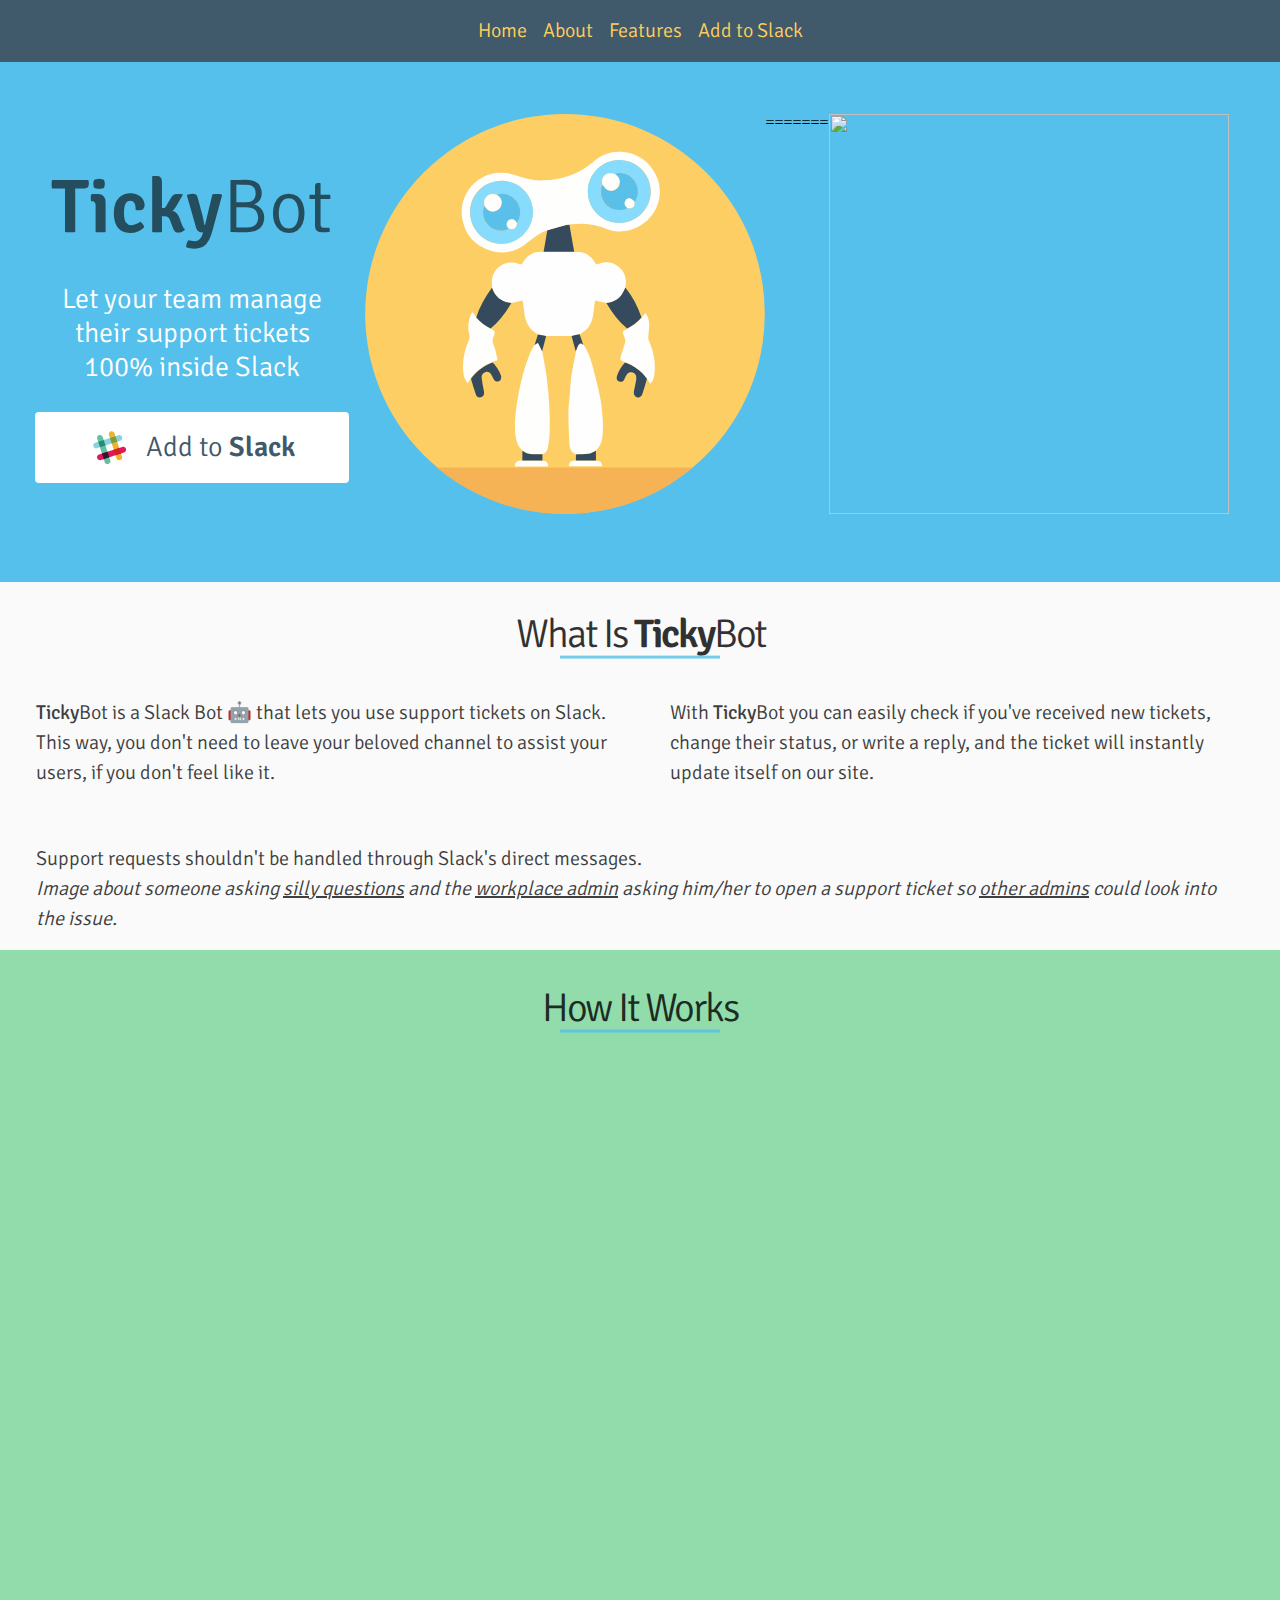
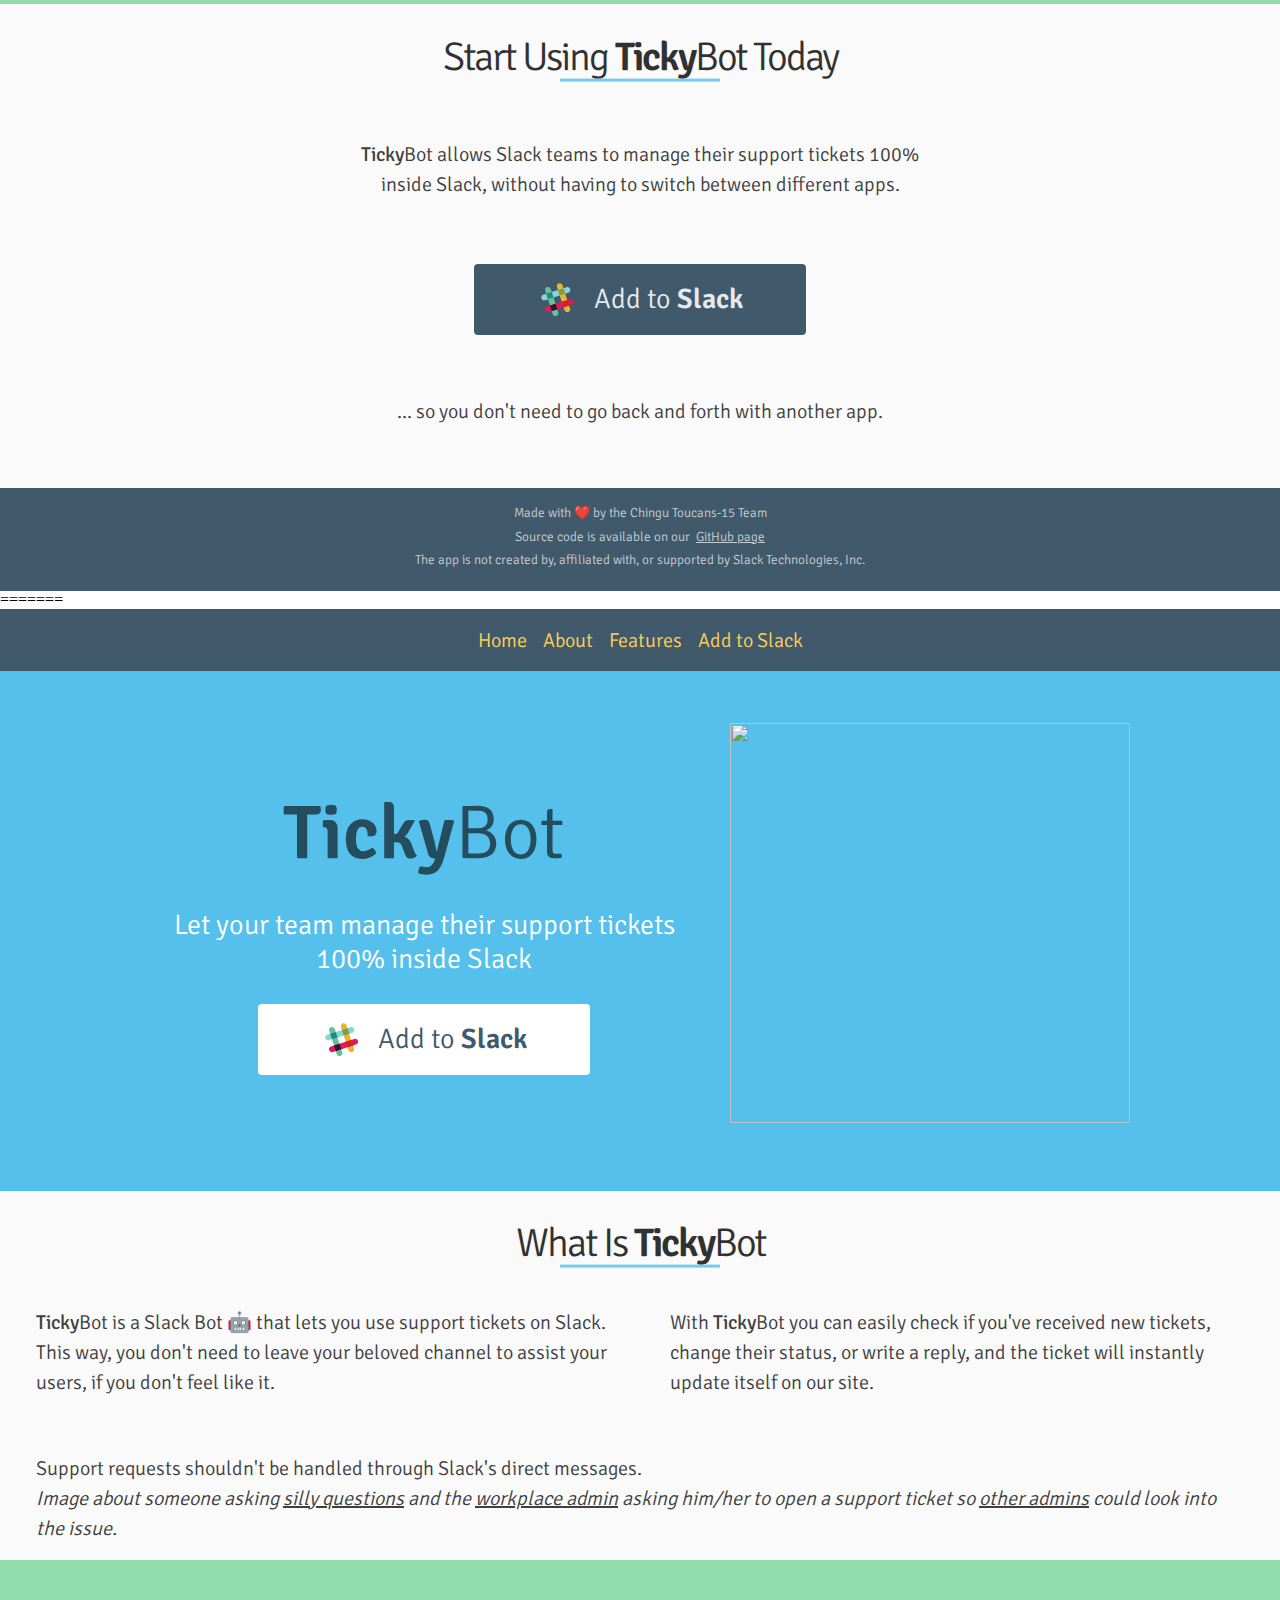
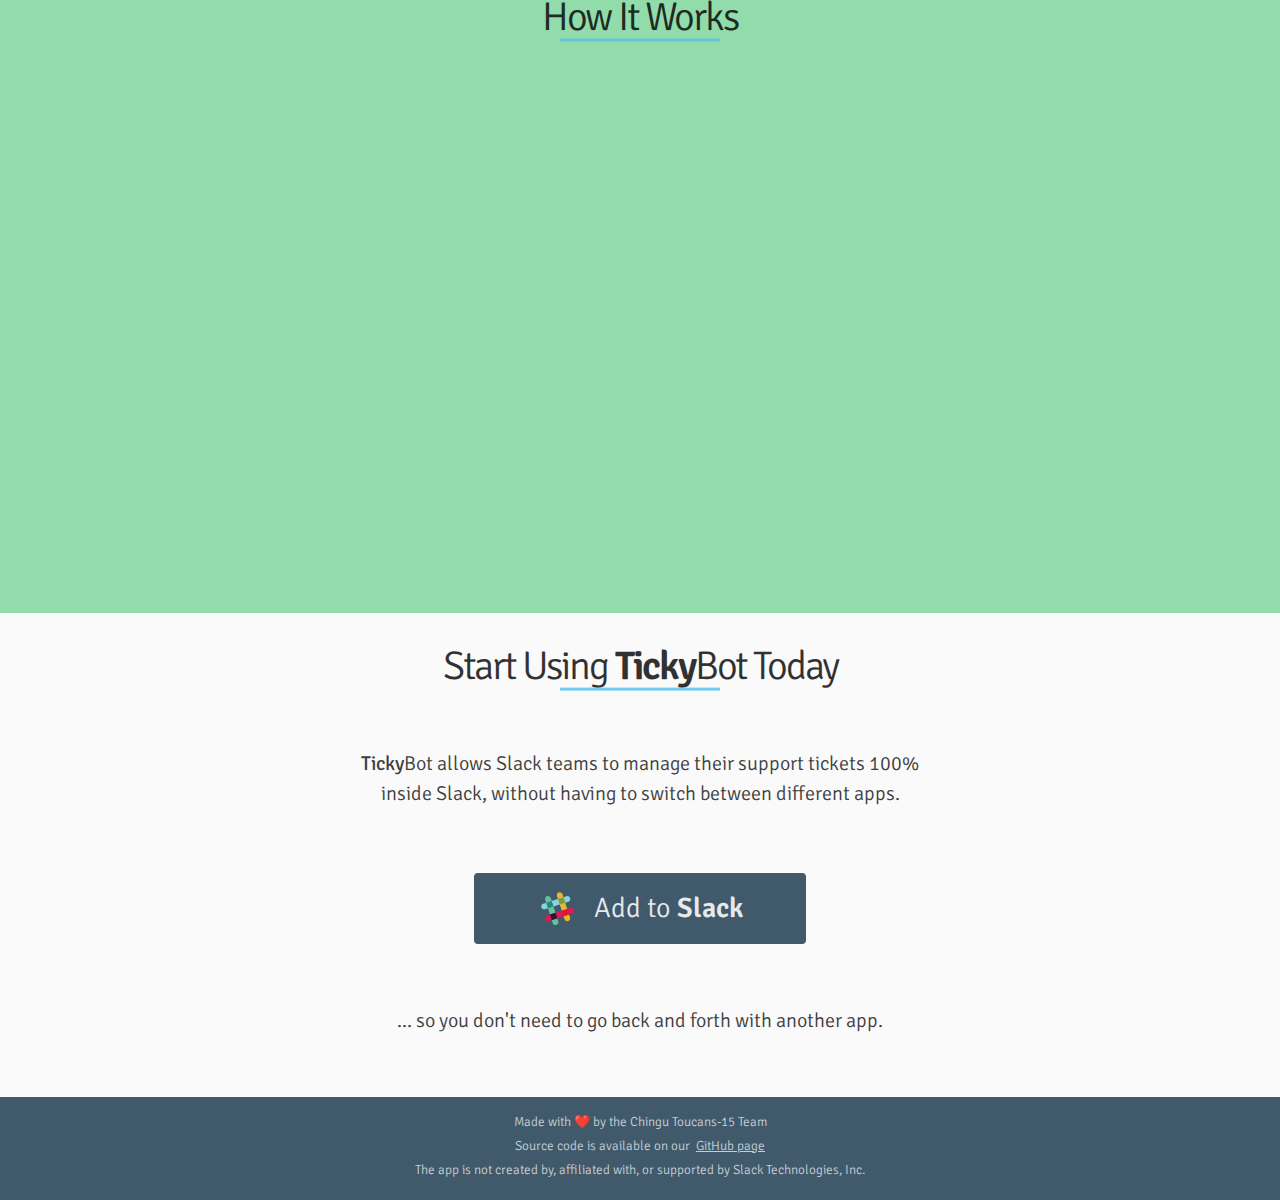
==== commit 131b3eb2: "Merge pull request #41 from chingu-voyage3/add-mrrobot" ====
--- a/index.html
+++ b/index.html
@@ -51,7 +51,11 @@
 
 
 		<div id="img-div">
+<!-- <<<<<<< add-mrrobot -->
+			<img id="robot-img" src="img/misterbot.svg" class="animate fadeInDown four">
+=======
 			<img id="robot-img" src="img/robot-ph.png" class="animate fadeInDownImages four">
+<!-- >>>>>>> master -->
 		</div>
 	</div>
 </div>
--- a/styles.css
+++ b/styles.css
@@ -35,6 +35,12 @@
   color:#3f3f3f;
 
 }
+
+    #robot-img {
+      width: 400px;
+      height: 400px;
+    }
+
 
 
 
@@ -721,10 +727,17 @@
           animation-delay: 1.8s;
 }
 
+/* <<<<<<< add-mrrobot */
+  #robot-img {
+  width: 400px;
+  height: 400px;
+  }
+=======
 .twoHiW {
   -webkit-animation-delay: 0.4s;
           animation-delay: 0.4s;
 }
+/* >>>>>>> master */
 
 /*Hide How it Works Cards until scrolled*/
 
@@ -751,6 +764,7 @@
     margin-right: 1rem;
     margin-bottom: 3rem;
   }
+
 }
 
 /* for tablet-portrait */
@@ -820,6 +834,11 @@
       -ms-flex-pack: center;
           justify-content: center;
 }
+
+    #robot-img {
+      width: 300px;
+      height: 300px;
+    }
 
 
 /*-------------*/
@@ -927,11 +946,6 @@
       margin-bottom: 0;
     }*/
 
-    #robot-img {
-      width: 95%;
-      height: 95%;
-    }
-
     .how-it-works-body:first-child {
       margin-top: 0.5rem;
     }
--- a/styles.css
+++ b/styles.css
@@ -35,6 +35,12 @@
   color:#3f3f3f;
 
 }
+
+    #robot-img {
+      width: 400px;
+      height: 400px;
+    }
+
 
 
 
@@ -721,10 +727,17 @@
           animation-delay: 1.8s;
 }
 
+/* <<<<<<< add-mrrobot */
+  #robot-img {
+  width: 400px;
+  height: 400px;
+  }
+=======
 .twoHiW {
   -webkit-animation-delay: 0.4s;
           animation-delay: 0.4s;
 }
+/* >>>>>>> master */
 
 /*Hide How it Works Cards until scrolled*/
 
@@ -751,6 +764,7 @@
     margin-right: 1rem;
     margin-bottom: 3rem;
   }
+
 }
 
 /* for tablet-portrait */
@@ -820,6 +834,11 @@
       -ms-flex-pack: center;
           justify-content: center;
 }
+
+    #robot-img {
+      width: 300px;
+      height: 300px;
+    }
 
 
 /*-------------*/
@@ -927,11 +946,6 @@
       margin-bottom: 0;
     }*/
 
-    #robot-img {
-      width: 95%;
-      height: 95%;
-    }
-
     .how-it-works-body:first-child {
       margin-top: 0.5rem;
     }
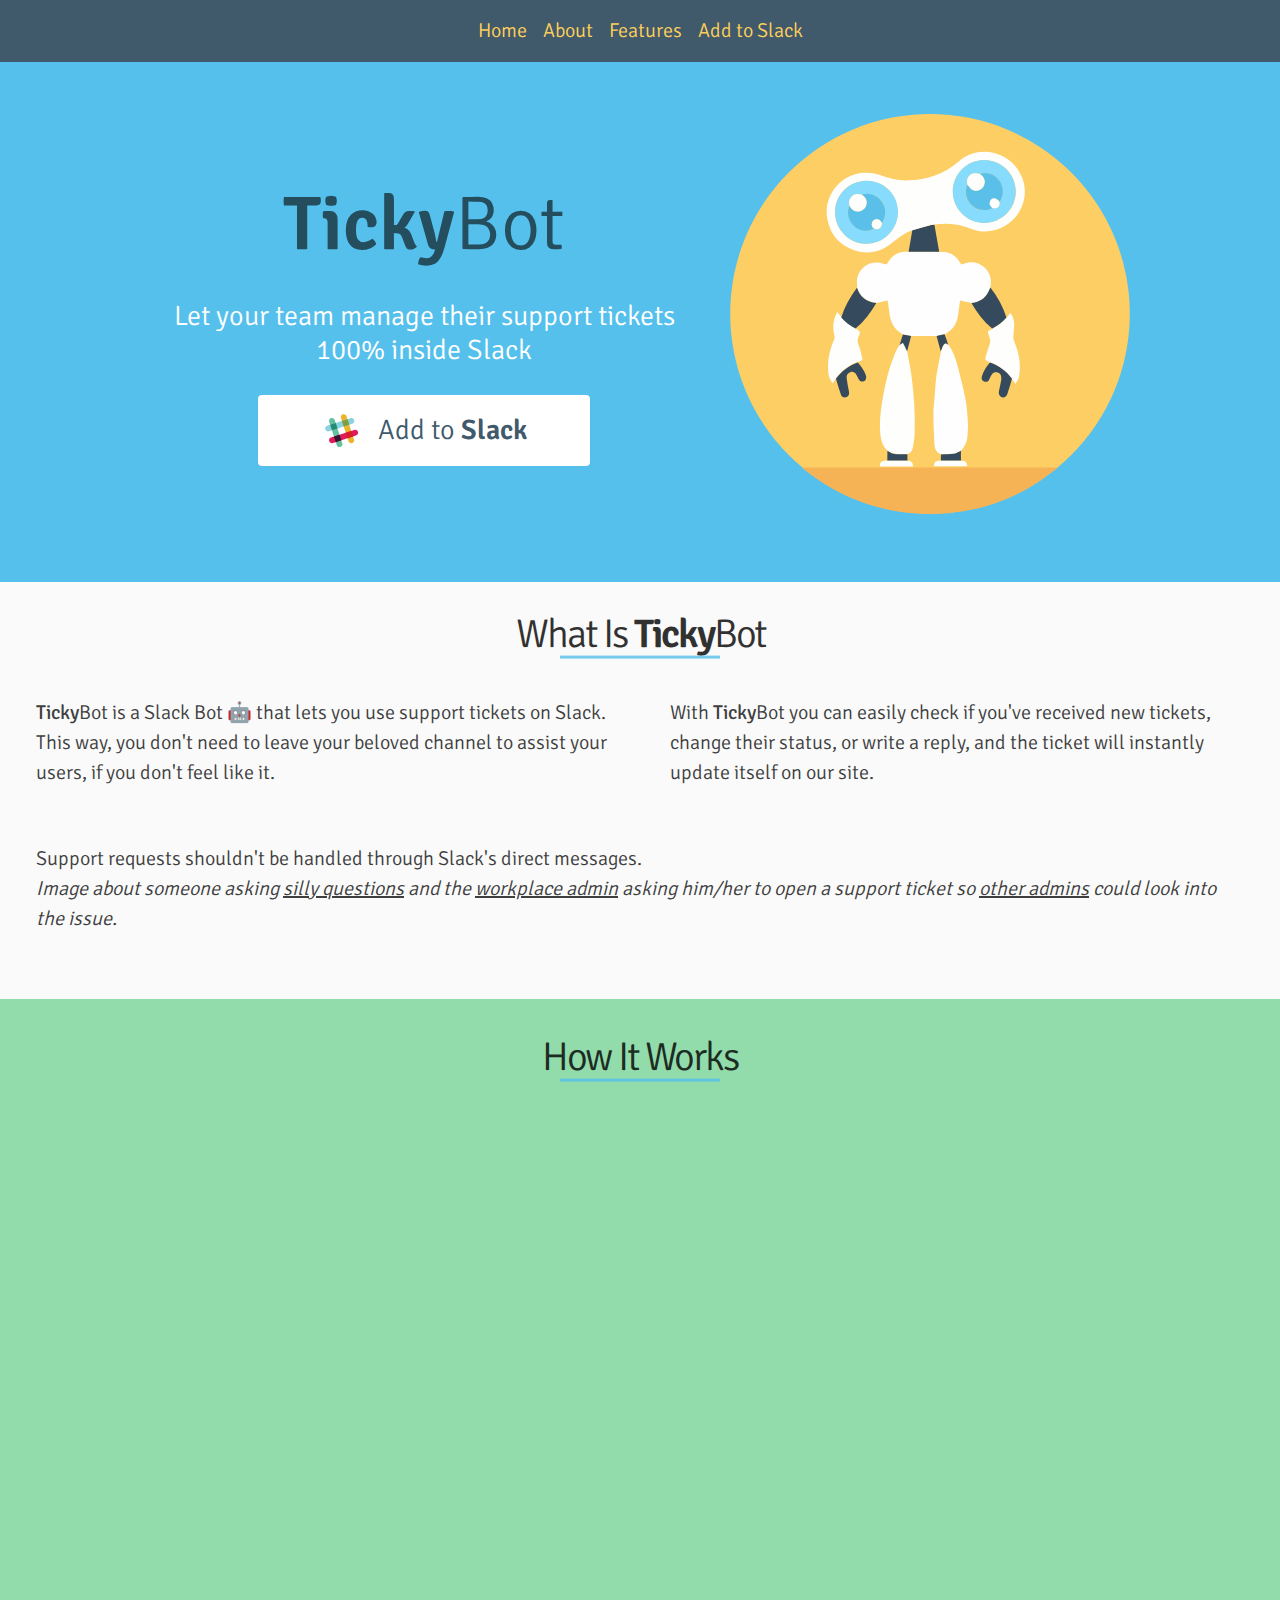
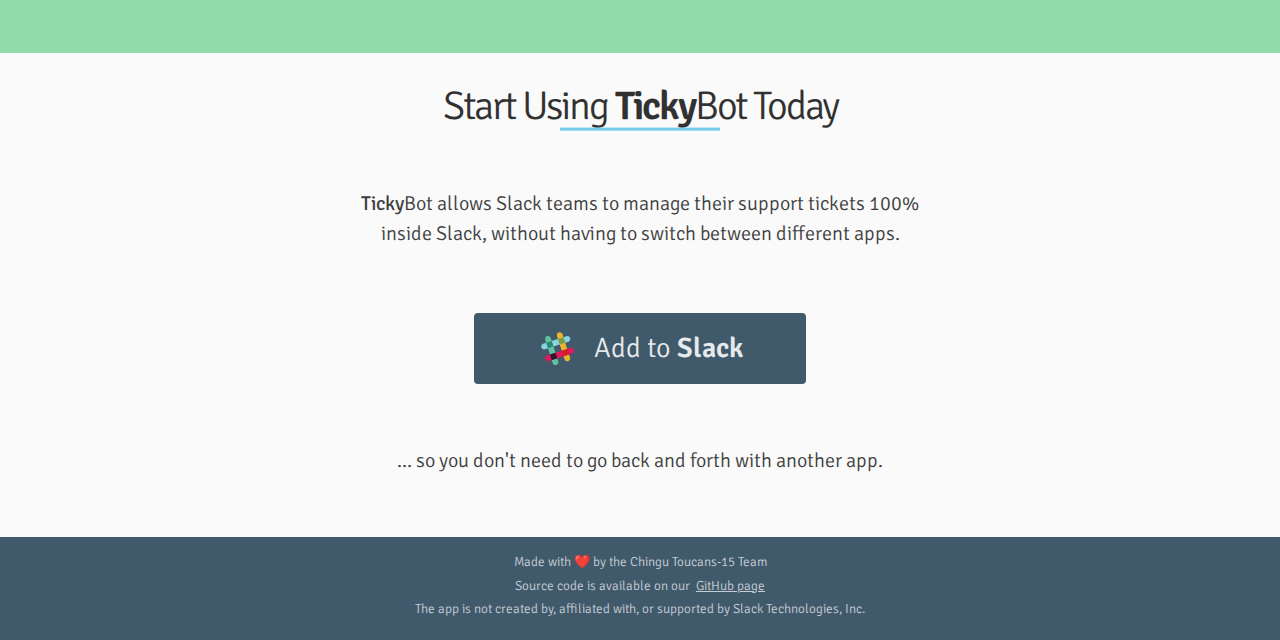
==== commit 0d3f93ae: "minor issues" ====
--- a/index.html
+++ b/index.html
@@ -16,6 +16,54 @@
 </head>
 <body>
 
+	<?xml version="1.0" encoding="utf-8"?>
+	<!-- Generator: Adobe Illustrator 22.0.1, SVG Export Plug-In . SVG Version: 6.00 Build 0)  -->
+	<svg version="1.1" id="Layer_1" xmlns="http://www.w3.org/2000/svg" xmlns:xlink="http://www.w3.org/1999/xlink" x="0px" y="0px"
+		 viewBox="0 0 50 50" style="enable-background:new 0 0 50 50;" xml:space="preserve" class="back-to-top-btn" onclick="topFunction()">
+	<style type="text/css">
+		.st0{fill:#40596B;}
+		.st1{fill:none;stroke:#40596B;stroke-miterlimit:10;}
+		.st2{fill:none;}
+		.st3{font-family:'Signika';}
+		.st4{font-size:22.5px;}
+	</style>
+	<g>
+		<path class="st0" d="M17.9,20.1v7.1c0,1.8,1.4,3.2,3.2,3.2h7.9c1.8,0,3.2-1.4,3.2-3.2v-7.1H17.9z"/>
+		<g>
+			<path class="st0" d="M34.7,20.1c1.1,0,1.5-0.7,0.9-1.7L26.1,4.5c-0.6-0.9-1.6-0.9-2.2,0l-9.4,13.9c-0.6,0.9-0.2,1.7,0.9,1.7h0.6
+				c1.1,0,2.9,0,4,0h10.3c1.1,0,2.9,0,4,0H34.7z"/>
+			<path class="st1" d="M34.7,20.1c1.1,0,1.5-0.7,0.9-1.7L26.1,4.5c-0.6-0.9-1.6-0.9-2.2,0l-9.4,13.9c-0.6,0.9-0.2,1.7,0.9,1.7h0.6
+				c1.1,0,2.9,0,4,0h10.3c1.1,0,2.9,0,4,0H34.7z"/>
+		</g>
+	</g>
+	<rect x="5.3" y="32.5" class="st2" width="39.4" height="17.5"/>
+	<text transform="matrix(1 0 0 1 7.1753 50.5)" class="st0 st3 st4">TOP</text>
+</svg>
+
+
+</div><!--end of container-->
+
+<script src="https://code.jquery.com/jquery-3.2.1.min.js" integrity="sha256-hwg4gsxgFZhOsEEamdOYGBf13FyQuiTwlAQgxVSNgt4=" crossorigin="anonymous"></script>
+<script type="text/javascript" src="smooth-scroll.polyfills.min.js"></script>
+<script type="text/javascript">
+	var scroll = new SmoothScroll('a[data-scroll]');
+</script>
+<script type="text/javascript" src="script.js"></script>
+
+</body>
+</html>
+<!-- ======= ///////// -->
+<!DOCTYPE html>
+<html>
+<head>
+	<meta charset="utf-8">
+  <meta name="viewport" content="width=device-width, initial-scale=1">
+	<title>TickyBot - Your Support Ticket Slack Bot</title>
+	<link rel="stylesheet" type="text/css" href="styles.css">
+	<link href="https://fonts.googleapis.com/css?family=Signika:300,400,600,700&amp;subset=latin-ext" rel="stylesheet">
+</head>
+<body>
+
 <div class="container">
 
 <header>
@@ -51,11 +99,9 @@
 
 
 		<div id="img-div">
-<!-- <<<<<<< add-mrrobot -->
+			<!-- <img id="robot-img" src="img/robot-ph.png" class="animate fadeInDownImages four"> -->
 			<img id="robot-img" src="img/misterbot.svg" class="animate fadeInDown four">
-=======
-			<img id="robot-img" src="img/robot-ph.png" class="animate fadeInDownImages four">
-<!-- >>>>>>> master -->
+			<!-- <img id="robot-img" src="img/robot-ph.png" class="animate fadeInDownImages four"> -->
 		</div>
 	</div>
 </div>
@@ -79,7 +125,7 @@
 
 
 	<p class="what-is-p3">Support requests shouldn't be handled through Slack's direct messages.<br>
-	<i>Image about someone asking <a href="img/silly-questions.jpg" target="_blank">silly questions</a> and the <a href="img/workplace-admin.jpg" target="_blank">workplace admin</a> asking him/her to open a support ticket so <a href="img/other-admins.jpg" target="_blank">other admins</a> could look into the issue.</i></p>
+	<i>Image about someone asking <a href="img/silly-questions.jpg" target="_blank">silly questions</a> and the <a href="img/workplace-admin.jpg" target="_blank">workplace admin</a> asking him/her to open a support ticket so <a href="img/other-admins.jpg" target="_blank">other admins</a> could look into the issue.</i></p><br>
 
 
 </div><!-- end of first-section-->
@@ -195,191 +241,4 @@
 
 </body>
 </html>
-=======
-<!DOCTYPE html>
-<html>
-<head>
-	<meta charset="utf-8">
-  <meta name="viewport" content="width=device-width, initial-scale=1">
-	<title>TickyBot - Your Support Ticket Slack Bot</title>
-	<link rel="stylesheet" type="text/css" href="styles.css">
-	<link href="https://fonts.googleapis.com/css?family=Signika:300,400,600,700&amp;subset=latin-ext" rel="stylesheet">
-</head>
-<body>
-
-<div class="container">
-
-<header>
-	<nav>
-		<div class="nav-header">
-			<a data-scroll href="#home">Home</a>
-			<a data-scroll href="#about">About</a>
-			<a data-scroll href="#features">Features</a>
-			<a href="#" id="small-screen-nav-wrap">Add to Slack</a>
-		</div>
-	</nav>
-</header>
-
-
-<div class="home" id="home">
-	<div id="hero-div">
-		<div id="hero-description">
-			<h1 id="hero-description-tickybot" class="animate fadeInDown one"><span class="ticky">Ticky</span>Bot</h1>
-			<p id="hero-description-content" class="animate fadeInDown two">Let your team manage their support tickets 100% inside Slack</p>
-
-			<a href="#" class="btn1 white-btn animate fadeInDown three">
-				<img src= "[data-uri]" class="start-using-img" width="40" height="39">
-					<span class="ab ab-white">
-						Add to
-						<strong class="strong">
-						Slack
-					</strong>
-						</span>
-
-					 </a>
-
-		</div>
-
-
-		<div id="img-div">
-			<img id="robot-img" src="img/robot-ph.png" class="animate fadeInDownImages four">
-		</div>
-	</div>
-</div>
-
-
-
-<!-- end of first-section-->
-
-
-
-<div class="what-is-container" id="about">
-	<h1 class="what-is-title section-title animate fadeInDown five">What Is <span class="ticky">Ticky</span>Bot</h1>
-
-<div class="flex-1">
-	<p class="what-is-p1"><strong>Ticky</strong>Bot is a Slack Bot 🤖 that lets you use support tickets on Slack. This way, you don't need to leave your beloved channel to assist your users, if you don't feel like it.</p>
-</div>
-
-<div class="flex-1">
-	<p class="what-is-p2">With <strong>Ticky</strong>Bot you can easily check if you've received new tickets, change their status, or write a reply, and the ticket will instantly update itself on our site.</p>
-</div>
-
-
-	<p class="what-is-p3">Support requests shouldn't be handled through Slack's direct messages.<br>
-	<i>Image about someone asking <a href="img/silly-questions.jpg" target="_blank">silly questions</a> and the <a href="img/workplace-admin.jpg" target="_blank">workplace admin</a> asking him/her to open a support ticket so <a href="img/other-admins.jpg" target="_blank">other admins</a> could look into the issue.</i></p>
-
-
-</div><!-- end of first-section-->
-
-
-
-
-
-<div id="features" class="how-it-works-container">
-	<h1 class="how-it-works-title section-title">How It Works</h1>
-
-
-	<div class=how-it-works-body-container>
-			<div class="how-it-works-body hidden one">
-				<img class="how-image" src="img/document.svg" alt="img">
-				<div class="how-it-works-text-container">
-					<p class="how-it-works-text">You can add <span class="ticky">Ticky</span>Bot to your Slack workplace by scrolling down or  <a data-scroll href="#start-using">clicking here</a></p>
-				</div>
-			</div>
-			<div class="how-it-works-body hidden twoHiW">
-				<img class="how-image" src="img/chatbubblesvg.svg" alt="img">
-				<div class="how-it-works-text-container">
-					<p class="how-it-works-text">Your users can open a ticket by typing <span class="codeblock">/ticket</span> and their message into the chat field</p>
-				</div>
-			</div>
-			<div class="how-it-works-body third-body hidden two">
-				<img class="how-image" src="img/checklist.svg" alt="img">
-				<div class="how-it-works-text-container">
-					<p class="how-it-works-text">Once you or another admin solved their problems you can type <span class="codeblock">/ticket close #id</span> to close the ticket</p>
-				</div>
-			</div>
-	</div>
-
-</div>
-
-<!-- end of how-it-works-section-->
-
-
-
-
-
-
-<div class="start-using-container" id="start-using">
-	<h1 class="start-using-title section-title">Start Using <span class="ticky">Ticky</span>Bot Today</h1>
-
-	<div class="flex1">
-	<p class="start-using-p1"><strong>Ticky</strong>Bot allows Slack teams to manage their support tickets 100% inside Slack, without having to switch between different apps.</p>
-	</div>
-
-	<div class="flex1">
-	<a href="#" class="btn1">
-    <img src= "[data-uri]" class="start-using-img" width="40" height="39">
-      <span class="ab">
-        Add to
-       	<strong class="strong">
-        Slack
-    	</strong>
-        </span>
-
-       </a>
-	</div>
-
-	<div class="flex1">
-		<p class="start-using-p2">... so you don't need to go back and forth with another app.</p>
-	</div>
-</div><!-- end of start-using-section-->
-
-<div>
-<footer>
-	<p class="footer-p1">Made with ❤️ by the Chingu Toucans-15 Team</p>
-	<p class="footer-p2">Source code is available on our &nbsp;<a href="https://github.com/chingu-voyage3/toucans-15" target="_blank">GitHub page</a></p>
-
-	<p class="footer-p3">The app is not created by, affiliated with, or supported by Slack Technologies, Inc.
-	</p>
-</footer>
-</div><!-- end of footer-section-->
-
-<!-- back to top button -->
-
-	<?xml version="1.0" encoding="utf-8"?>
-	<!-- Generator: Adobe Illustrator 22.0.1, SVG Export Plug-In . SVG Version: 6.00 Build 0)  -->
-	<svg version="1.1" id="Layer_1" xmlns="http://www.w3.org/2000/svg" xmlns:xlink="http://www.w3.org/1999/xlink" x="0px" y="0px"
-		 viewBox="0 0 50 50" style="enable-background:new 0 0 50 50;" xml:space="preserve" class="back-to-top-btn" onclick="topFunction()">
-	<style type="text/css">
-		.st0{fill:#40596B;}
-		.st1{fill:none;stroke:#40596B;stroke-miterlimit:10;}
-		.st2{fill:none;}
-		.st3{font-family:'Signika';}
-		.st4{font-size:22.5px;}
-	</style>
-	<g>
-		<path class="st0" d="M17.9,20.1v7.1c0,1.8,1.4,3.2,3.2,3.2h7.9c1.8,0,3.2-1.4,3.2-3.2v-7.1H17.9z"/>
-		<g>
-			<path class="st0" d="M34.7,20.1c1.1,0,1.5-0.7,0.9-1.7L26.1,4.5c-0.6-0.9-1.6-0.9-2.2,0l-9.4,13.9c-0.6,0.9-0.2,1.7,0.9,1.7h0.6
-				c1.1,0,2.9,0,4,0h10.3c1.1,0,2.9,0,4,0H34.7z"/>
-			<path class="st1" d="M34.7,20.1c1.1,0,1.5-0.7,0.9-1.7L26.1,4.5c-0.6-0.9-1.6-0.9-2.2,0l-9.4,13.9c-0.6,0.9-0.2,1.7,0.9,1.7h0.6
-				c1.1,0,2.9,0,4,0h10.3c1.1,0,2.9,0,4,0H34.7z"/>
-		</g>
-	</g>
-	<rect x="5.3" y="32.5" class="st2" width="39.4" height="17.5"/>
-	<text transform="matrix(1 0 0 1 7.1753 50.5)" class="st0 st3 st4">TOP</text>
-</svg>
-
-
-</div><!--end of container-->
-
-<script src="https://code.jquery.com/jquery-3.2.1.min.js" integrity="sha256-hwg4gsxgFZhOsEEamdOYGBf13FyQuiTwlAQgxVSNgt4=" crossorigin="anonymous"></script>
-<script type="text/javascript" src="smooth-scroll.polyfills.min.js"></script>
-<script type="text/javascript">
-	var scroll = new SmoothScroll('a[data-scroll]');
-</script>
-<script type="text/javascript" src="script.js"></script>
-
-</body>
-</html>
 <!-- >>>>>>> master -->
--- a/styles.css
+++ b/styles.css
@@ -223,7 +223,7 @@
 .what-is-p3{
 	grid-area: three;
 	font-weight: 300;
-	margin-bottom: 1rem;
+	margin-bottom: 2.5rem;
 	margin-left: 1em;
 	margin-top: 2em;
 	margin-right: 1em;
--- a/styles.css
+++ b/styles.css
@@ -223,7 +223,7 @@
 .what-is-p3{
 	grid-area: three;
 	font-weight: 300;
-	margin-bottom: 1rem;
+	margin-bottom: 2.5rem;
 	margin-left: 1em;
 	margin-top: 2em;
 	margin-right: 1em;
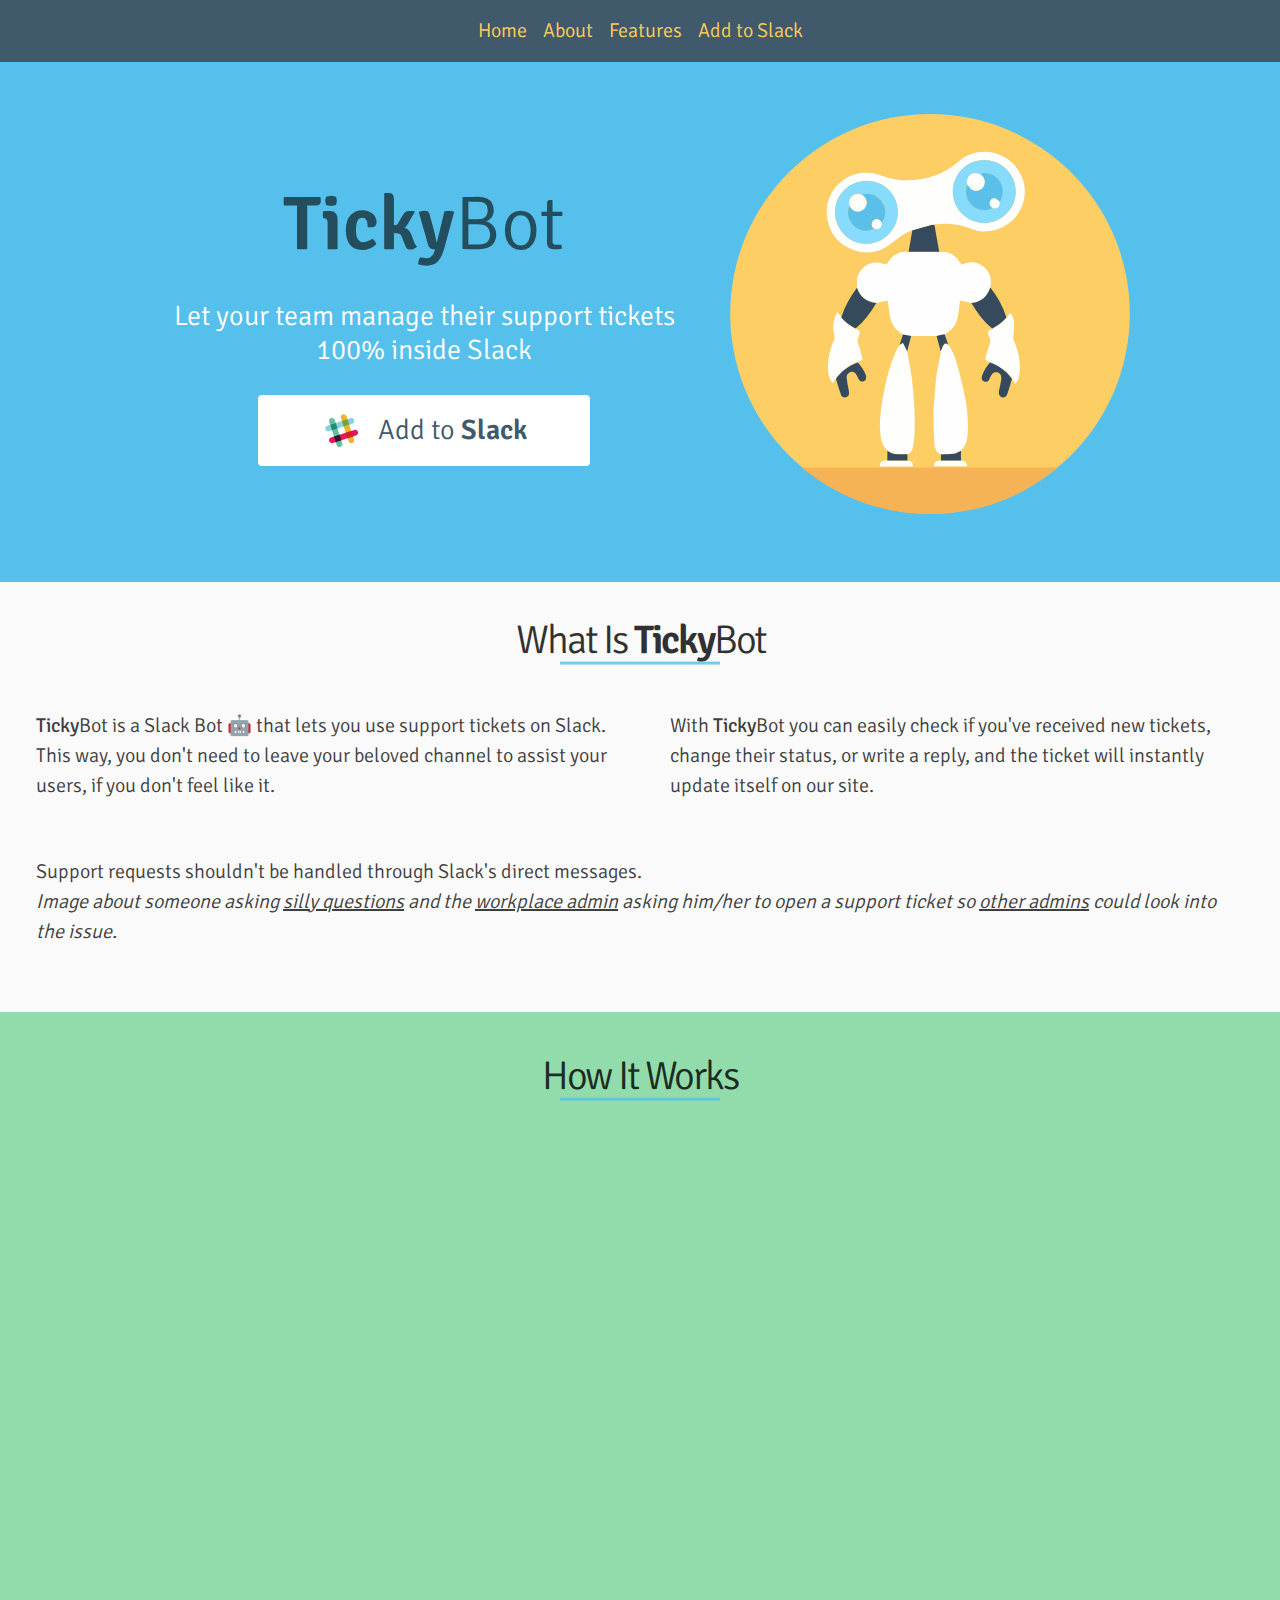
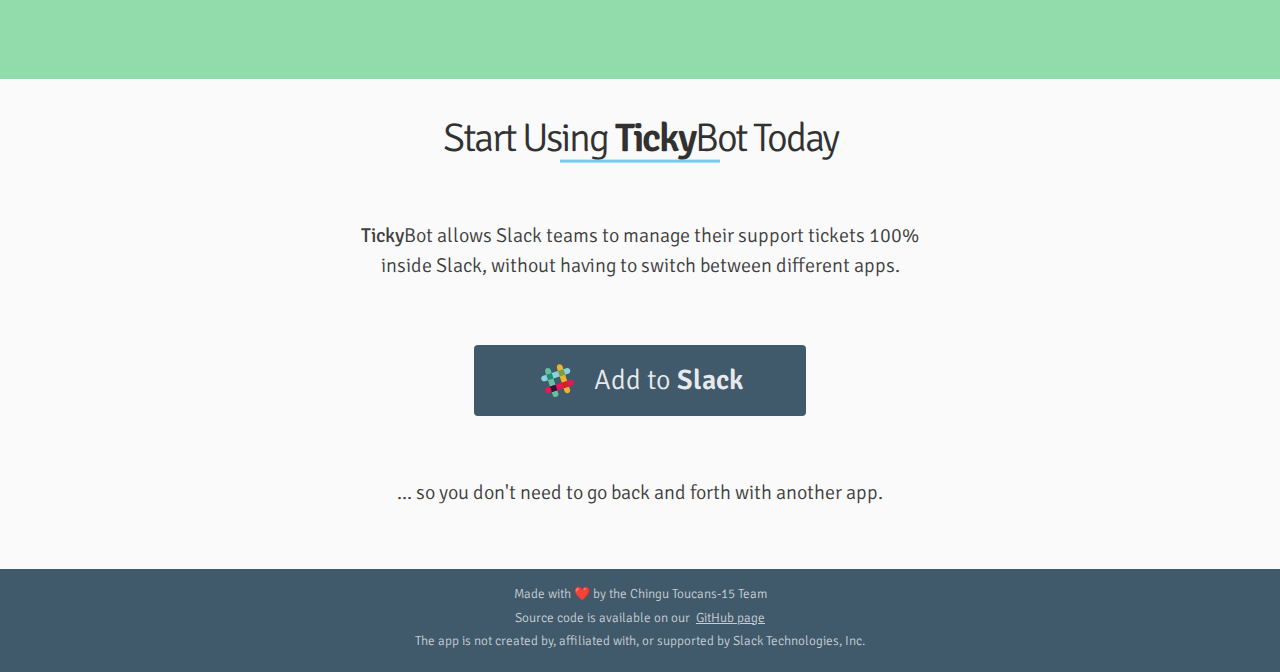
==== commit 92658f12: "address issues pointed out in slack feedback from camper" ====
--- a/index.html
+++ b/index.html
@@ -1,4 +1,3 @@
-<!-- <<<<<<< feature/javascript -->
 <!DOCTYPE html>
 <html>
 <head>
@@ -16,54 +15,6 @@
 </head>
 <body>
 
-	<?xml version="1.0" encoding="utf-8"?>
-	<!-- Generator: Adobe Illustrator 22.0.1, SVG Export Plug-In . SVG Version: 6.00 Build 0)  -->
-	<svg version="1.1" id="Layer_1" xmlns="http://www.w3.org/2000/svg" xmlns:xlink="http://www.w3.org/1999/xlink" x="0px" y="0px"
-		 viewBox="0 0 50 50" style="enable-background:new 0 0 50 50;" xml:space="preserve" class="back-to-top-btn" onclick="topFunction()">
-	<style type="text/css">
-		.st0{fill:#40596B;}
-		.st1{fill:none;stroke:#40596B;stroke-miterlimit:10;}
-		.st2{fill:none;}
-		.st3{font-family:'Signika';}
-		.st4{font-size:22.5px;}
-	</style>
-	<g>
-		<path class="st0" d="M17.9,20.1v7.1c0,1.8,1.4,3.2,3.2,3.2h7.9c1.8,0,3.2-1.4,3.2-3.2v-7.1H17.9z"/>
-		<g>
-			<path class="st0" d="M34.7,20.1c1.1,0,1.5-0.7,0.9-1.7L26.1,4.5c-0.6-0.9-1.6-0.9-2.2,0l-9.4,13.9c-0.6,0.9-0.2,1.7,0.9,1.7h0.6
-				c1.1,0,2.9,0,4,0h10.3c1.1,0,2.9,0,4,0H34.7z"/>
-			<path class="st1" d="M34.7,20.1c1.1,0,1.5-0.7,0.9-1.7L26.1,4.5c-0.6-0.9-1.6-0.9-2.2,0l-9.4,13.9c-0.6,0.9-0.2,1.7,0.9,1.7h0.6
-				c1.1,0,2.9,0,4,0h10.3c1.1,0,2.9,0,4,0H34.7z"/>
-		</g>
-	</g>
-	<rect x="5.3" y="32.5" class="st2" width="39.4" height="17.5"/>
-	<text transform="matrix(1 0 0 1 7.1753 50.5)" class="st0 st3 st4">TOP</text>
-</svg>
-
-
-</div><!--end of container-->
-
-<script src="https://code.jquery.com/jquery-3.2.1.min.js" integrity="sha256-hwg4gsxgFZhOsEEamdOYGBf13FyQuiTwlAQgxVSNgt4=" crossorigin="anonymous"></script>
-<script type="text/javascript" src="smooth-scroll.polyfills.min.js"></script>
-<script type="text/javascript">
-	var scroll = new SmoothScroll('a[data-scroll]');
-</script>
-<script type="text/javascript" src="script.js"></script>
-
-</body>
-</html>
-<!-- ======= ///////// -->
-<!DOCTYPE html>
-<html>
-<head>
-	<meta charset="utf-8">
-  <meta name="viewport" content="width=device-width, initial-scale=1">
-	<title>TickyBot - Your Support Ticket Slack Bot</title>
-	<link rel="stylesheet" type="text/css" href="styles.css">
-	<link href="https://fonts.googleapis.com/css?family=Signika:300,400,600,700&amp;subset=latin-ext" rel="stylesheet">
-</head>
-<body>
-
 <div class="container">
 
 <header>
@@ -72,20 +23,20 @@
 			<a data-scroll href="#home">Home</a>
 			<a data-scroll href="#about">About</a>
 			<a data-scroll href="#features">Features</a>
-			<a href="#" id="small-screen-nav-wrap">Add to Slack</a>
+			<a href="#" class="small-screen-nav-wrap">Add to Slack</a>
 		</div>
 	</nav>
 </header>
 
 
 <div class="home" id="home">
-	<div id="hero-div">
-		<div id="hero-description">
-			<h1 id="hero-description-tickybot" class="animate fadeInDown one"><span class="ticky">Ticky</span>Bot</h1>
-			<p id="hero-description-content" class="animate fadeInDown two">Let your team manage their support tickets 100% inside Slack</p>
+	<div class="hero-div">
+		<div class="hero-description">
+			<h1 class="hero-description-tickybot animate fadeInDown one"><span class="ticky">Ticky</span>Bot</h1>
+			<p class="hero-description-content animate fadeInDown two">Let your team manage their support tickets 100% inside Slack</p>
 
 			<a href="#" class="btn1 white-btn animate fadeInDown three">
-				<img src= "[data-uri]" class="start-using-img" width="40" height="39">
+				<img alt="Add to Slack button" src= "[data-uri]" class="start-using-img" width="40" height="39">
 					<span class="ab ab-white">
 						Add to
 						<strong class="strong">
@@ -98,10 +49,8 @@
 		</div>
 
 
-		<div id="img-div">
-			<!-- <img id="robot-img" src="img/robot-ph.png" class="animate fadeInDownImages four"> -->
-			<img id="robot-img" src="img/misterbot.svg" class="animate fadeInDown four">
-			<!-- <img id="robot-img" src="img/robot-ph.png" class="animate fadeInDownImages four"> -->
+		<div class="img-div">
+			<img alt="An adorably curious robot" class="robot-img animate fadeInDownImages four" src="img/misterbot.svg">
 		</div>
 	</div>
 </div>
@@ -113,7 +62,7 @@
 
 
 <div class="what-is-container" id="about">
-	<h1 class="what-is-title section-title animate fadeInDown five">What Is <span class="ticky">Ticky</span>Bot</h1>
+	<h2 class="what-is-title section-title animate fadeInDown five">What Is <span class="ticky">Ticky</span>Bot</h2>
 
 <div class="flex-1">
 	<p class="what-is-p1"><strong>Ticky</strong>Bot is a Slack Bot 🤖 that lets you use support tickets on Slack. This way, you don't need to leave your beloved channel to assist your users, if you don't feel like it.</p>
@@ -135,24 +84,24 @@
 
 
 <div id="features" class="how-it-works-container">
-	<h1 class="how-it-works-title section-title">How It Works</h1>
+	<h2 class="how-it-works-title section-title">How It Works</h2>
 
 
 	<div class=how-it-works-body-container>
 			<div class="how-it-works-body hidden one">
-				<img class="how-image" src="img/document.svg" alt="img">
+				<img class="how-image" src="img/document.svg" alt="document icon">
 				<div class="how-it-works-text-container">
 					<p class="how-it-works-text">You can add <span class="ticky">Ticky</span>Bot to your Slack workplace by scrolling down or  <a data-scroll href="#start-using">clicking here</a></p>
 				</div>
 			</div>
 			<div class="how-it-works-body hidden twoHiW">
-				<img class="how-image" src="img/chatbubblesvg.svg" alt="img">
+				<img class="how-image" src="img/chatbubblesvg.svg" alt="chat bubble icon">
 				<div class="how-it-works-text-container">
 					<p class="how-it-works-text">Your users can open a ticket by typing <span class="codeblock">/ticket</span> and their message into the chat field</p>
 				</div>
 			</div>
 			<div class="how-it-works-body third-body hidden two">
-				<img class="how-image" src="img/checklist.svg" alt="img">
+				<img class="how-image" src="img/checklist.svg" alt="checklist icon">
 				<div class="how-it-works-text-container">
 					<p class="how-it-works-text">Once you or another admin solved their problems you can type <span class="codeblock">/ticket close #id</span> to close the ticket</p>
 				</div>
@@ -169,7 +118,7 @@
 
 
 <div class="start-using-container" id="start-using">
-	<h1 class="start-using-title section-title">Start Using <span class="ticky">Ticky</span>Bot Today</h1>
+	<h2 class="start-using-title section-title">Start Using <span class="ticky">Ticky</span>Bot Today</h2>
 
 	<div class="flex1">
 	<p class="start-using-p1"><strong>Ticky</strong>Bot allows Slack teams to manage their support tickets 100% inside Slack, without having to switch between different apps.</p>
@@ -177,7 +126,7 @@
 
 	<div class="flex1">
 	<a href="#" class="btn1">
-    <img src= "[data-uri]" class="start-using-img" width="40" height="39">
+    <img alt="Add to Slack button" src= "[data-uri]" class="start-using-img" width="40" height="39">
       <span class="ab">
         Add to
        	<strong class="strong">
@@ -241,4 +190,3 @@
 
 </body>
 </html>
-<!-- >>>>>>> master -->
--- a/styles.css
+++ b/styles.css
@@ -12,6 +12,7 @@
 .section-title {
   text-align: center;
   opacity: 0.80;
+  font-size: 2.5rem;
 }
 
 .section-title:after {
@@ -36,7 +37,7 @@
 
 }
 
-    #robot-img {
+    .robot-img {
       width: 400px;
       height: 400px;
     }
@@ -95,7 +96,7 @@
           align-items: center;
 }
 
-#hero-div{
+.hero-div{
   /*height: 432px;*/
   -ms-flex-preferred-size: 1200px;
       flex-basis: 1200px;
@@ -111,7 +112,7 @@
   padding: 2.25rem 0;
 }
 
-#hero-description{
+.hero-description{
   display: -webkit-box;
   display: -ms-flexbox;
   display: flex;
@@ -133,7 +134,7 @@
           align-items: center;
 }
 
-#hero-description-tickybot{
+.hero-description-tickybot{
   font-size: 4.75rem;
   font-weight: 300;
   margin: 0px;
@@ -141,7 +142,7 @@
 
 }
 
-#hero-description-content{
+.hero-description-content{
   color: white;
   font-size: 1.75rem;
   font-weight: 300;
@@ -152,7 +153,7 @@
   background-color: blue;
 }*/
 
-#img-div{
+.img-div{
   display: -webkit-box;
   display: -ms-flexbox;
   display: flex;
@@ -397,7 +398,7 @@
     transition: transform .3s ease-in-out;
     transition: transform .3s ease-in-out, -webkit-transform .3s ease-in-out;
     width: 2.5rem;
-    background-color: rgba(white, .9);
+    background-color: rgba(#fff, .9);
     -webkit-transform: scale(.98);
             transform: scale(.98);
 
@@ -707,6 +708,11 @@
           animation-delay: 0.2s;
 }
 
+.twoHiW {
+  -webkit-animation-delay: 0.4s;
+          animation-delay: 0.4s;
+}
+
 .two {
   -webkit-animation-delay: 0.6s;
           animation-delay: 0.6s;
@@ -728,16 +734,10 @@
 }
 
 /* <<<<<<< add-mrrobot */
-  #robot-img {
+  .robot-img {
   width: 400px;
   height: 400px;
   }
-=======
-.twoHiW {
-  -webkit-animation-delay: 0.4s;
-          animation-delay: 0.4s;
-}
-/* >>>>>>> master */
 
 /*Hide How it Works Cards until scrolled*/
 
@@ -784,7 +784,7 @@
           align-items: center;
 }
 
-#hero-div{
+.hero-div{
   /*height: 950px;*/
  /* flex-basis: 1200px;*/
   display: -webkit-box;
@@ -798,7 +798,7 @@
           align-items: center;
 }
 
-#hero-description{
+.hero-description{
   display: -webkit-box;
   display: -ms-flexbox;
   display: flex;
@@ -821,7 +821,7 @@
           align-items: center;
 }
 
-#img-div{
+.img-div{
   display: -webkit-box;
   display: -ms-flexbox;
   display: flex;
@@ -835,7 +835,7 @@
           justify-content: center;
 }
 
-    #robot-img {
+    .robot-img {
       width: 300px;
       height: 300px;
     }
@@ -843,7 +843,7 @@
 
 /*-------------*/
 
-#hero-div{
+.hero-div{
   display: grid;
   grid-template-columns: 1fr;
   grid-template-rows: auto;
@@ -859,7 +859,7 @@
   grid-area:one;
 }*/
 
-#hero-description-content{
+.hero-description-content{
   grid-area:one;
 }
 
@@ -867,7 +867,7 @@
  grid-area:three;
 }*/
 
-#img-div{
+.img-div{
   grid-area:two;
 }
 
@@ -906,6 +906,8 @@
         margin-right:20px;
     }
 
+}
+
 /* for phone ---- changed to 450px */
 @media only screen and (max-width: 450px){
 
@@ -966,7 +968,7 @@
   .nav-header a:visited {
     margin-right: 0.75rem;
   }
-  #small-screen-nav-wrap {
+  .small-screen-nav-wrap {
     padding-top: 0.75rem;
   }
   .section-title {
